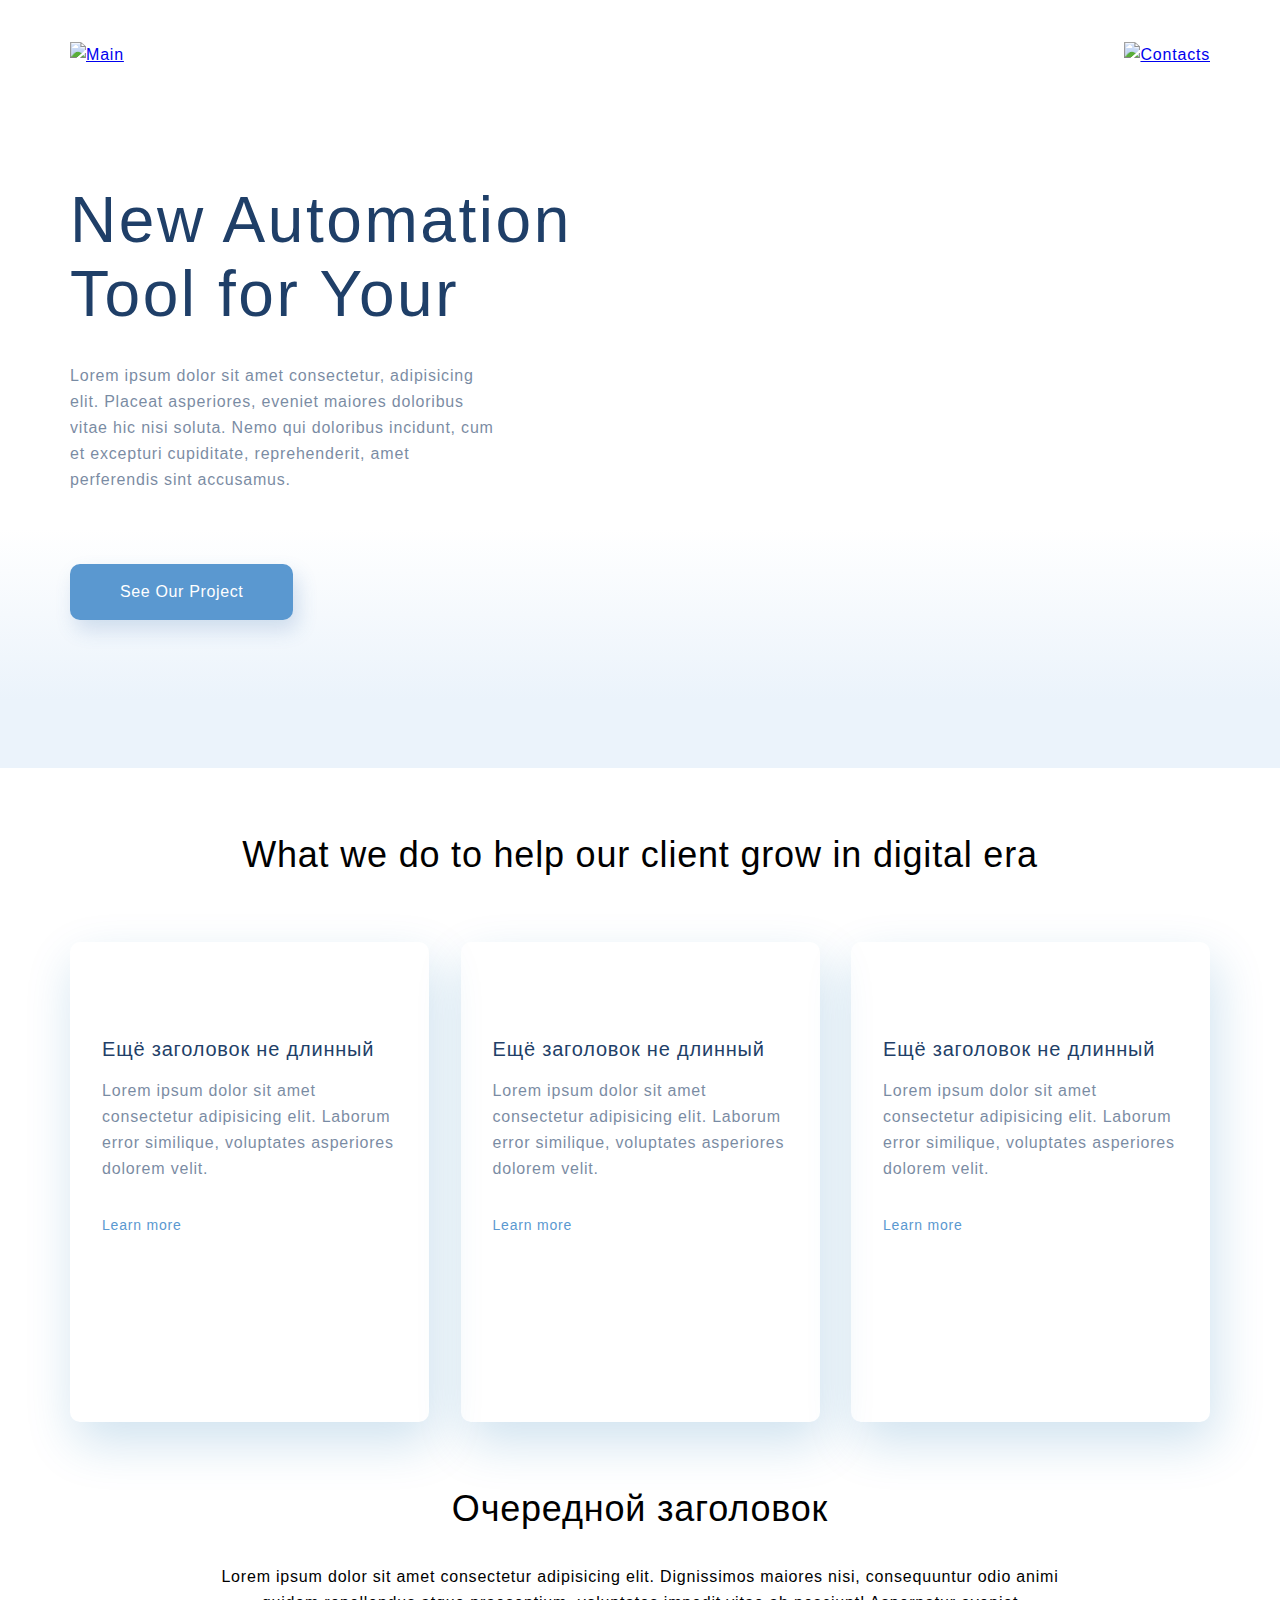
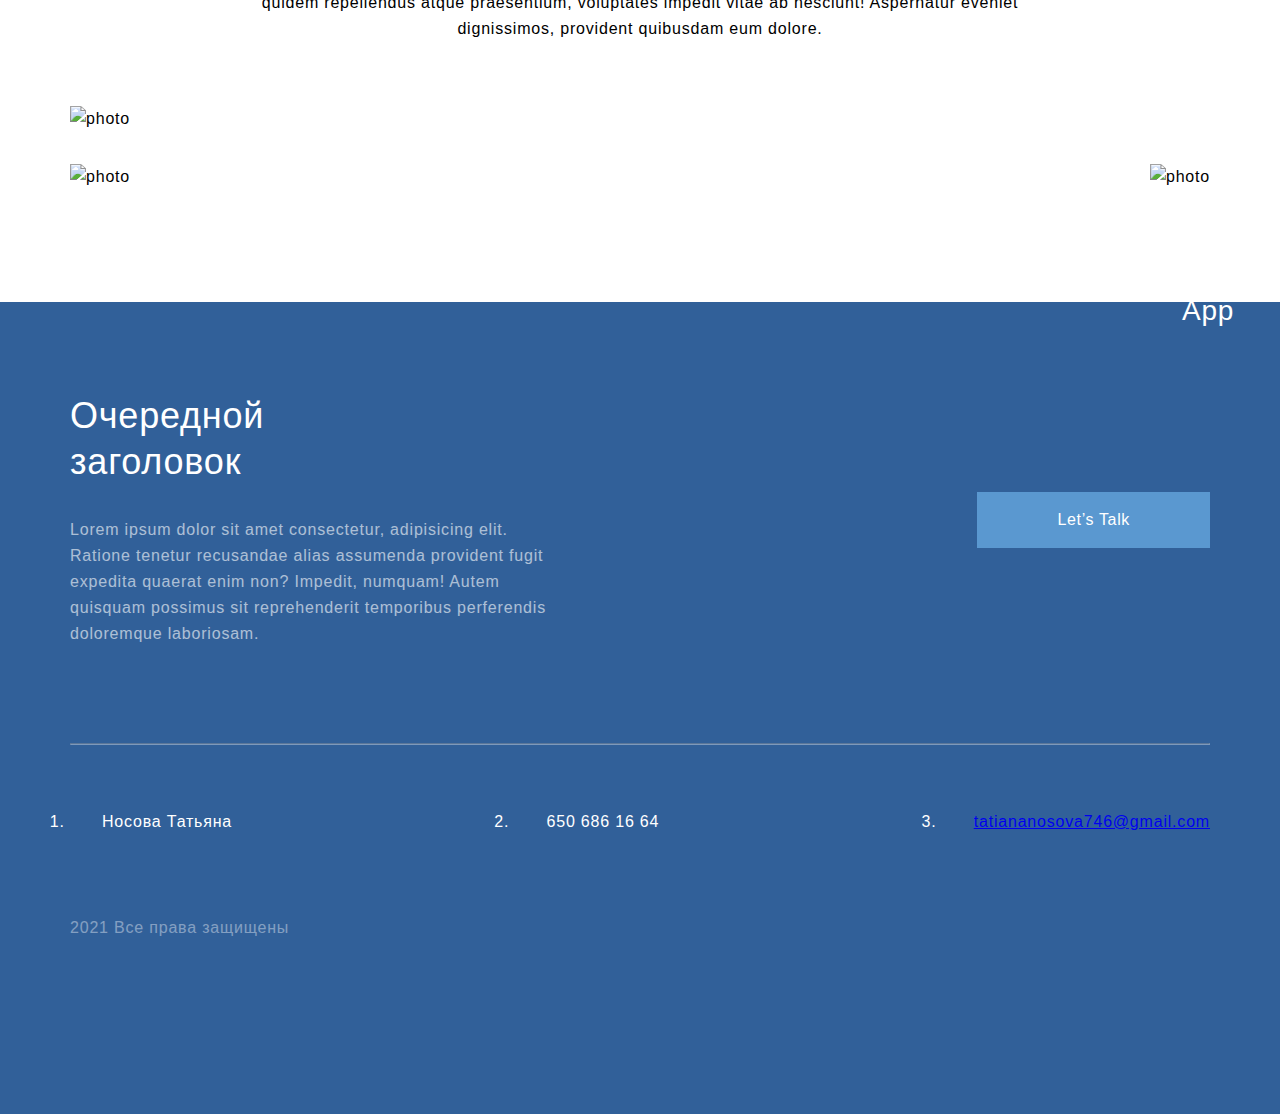
==== index.html @ 166a2143 "Add files via upload" ====
<!DOCTYPE html>
<html lang="en">

<head>
    <meta charset="UTF-8">
    <meta http-equiv="X-UA-Compatible" content="IE=edge">
    <meta name="viewport" content="width=device-width, initial-scale=1.0">
    <title>Document</title>
    <link rel="stylesheet" href="style.css">
</head>

<body>
    <div class="mainTopAll">
        <div class="mainTop container">
            <div class="header">
                <a href="index.html"><img src="img/Main.png" alt="Main"></a>
                <a href="contacts.html"><img src="img/contacts.png" alt="Contacts"></a>
            </div>
            <div class="mainGreeting">
                <h1>New Automation Tool for Your</h1>
                <p class="mainGreetingText">Lorem ipsum dolor sit amet consectetur, adipisicing elit. Placeat
                    asperiores, eveniet maiores
                    doloribus vitae
                    hic
                    nisi soluta. Nemo qui doloribus incidunt, cum et excepturi cupiditate, reprehenderit, amet
                    perferendis sint
                    accusamus.</p>
                <a href="#" class="mainGreetingButtom">See Our Project</a>
            </div>
        </div>
    </div>
    <div class="mainMid container">
        <h3 class="center">What we do to help our client grow in digital era</h3>
        <div class="mainMidMain">
            <div class="block part1">
                <img class="blockImg" src="img/mainMidPart1.png" alt="">
                <h4>Ещё заголовок не длинный</h4>
                <p>Lorem ipsum dolor sit amet consectetur adipisicing elit. Laborum error similique, voluptates
                    asperiores
                    dolorem
                    velit.</p>
                <a href="#" class="blockLink">Learn more</a>
            </div>
            <div class="block part2">
                <img class="blockImg" src="img/mainMidPart2.png" alt="">
                <h4>Ещё заголовок не длинный</h4>
                <p>Lorem ipsum dolor sit amet consectetur adipisicing elit. Laborum error similique, voluptates
                    asperiores
                    dolorem
                    velit.</p>
                <a href="#" class="blockLink">Learn more</a>
            </div>
            <div class="block part3">
                <img class="blockImg" src="img/mainMidPart3.png" alt="">
                <h4>Ещё заголовок не длинный</h4>
                <p>Lorem ipsum dolor sit amet consectetur adipisicing elit. Laborum error similique, voluptates
                    asperiores
                    dolorem
                    velit.</p>
                <a href="#" class="blockLink">Learn more</a>
            </div>
        </div>
    </div>
    <div class="mainBottom container">
        <h3 class="center">Очередной заголовок</h3>
        <p class="textMainBottom">Lorem ipsum dolor sit amet consectetur adipisicing elit. Dignissimos maiores nisi,
            consequuntur odio animi
            quidem repellendus atque praesentium, voluptates impedit vitae ab nesciunt! Aspernatur eveniet dignissimos,
            provident quibusdam eum dolore.</p>
        <div class="mainBottomImg">
            <img class="mainBottomImage" src="img/MainBottomImg1.png" alt="photo">
            <p class="mainBottomImg1Text">Smart Home Installation</p>
        </div>
        <div class="mainBottomImgs">
            <div class="mainBottomImages mrgn">
                <img class="mainBottomImage" src="img/MainBottomImg21.png" alt="photo">
                <p class="mainBottomImg2Text">Sparklite App</p>
            </div>
            <div class="mainBottomImg">
                <img class="mainBottomImage" class="mainBottomImages" src="img/MainBottomImg22.png" alt="photo">
                <p class="mainBottomImg2Text">Car-Rapetition App</p>
            </div>
        </div>
    </div>
    <div class="footer">
        <div class="container">
            <div class="footerTop">
                <div class="foterTopMain">
                    <div class="footerHeaderBlock">
                        <h3 class="footerHeader">Очередной заголовок</h3>
                        <p class="footerHeaderText">Lorem ipsum dolor sit amet consectetur, adipisicing elit. Ratione
                            tenetur recusandae alias
                            assumenda
                            provident fugit expedita quaerat enim non? Impedit, numquam! Autem quisquam possimus sit
                            reprehenderit temporibus perferendis doloremque laboriosam.</p>
                    </div>
                    <div>
                        <a href="#" class="footerHeaderBotton">Let’s Talk</a>
                    </div>
                </div>
            </div>
            <hr class="line">
            <div class="footerBottom">
                <ul class="list">
                    <li class="listFooter">Носова Татьяна</li>
                    <li class="listFooter">650 686 16 64</li>
                    <li class="listFooter"> <a id=email
                            href="mailto:tatiananosova746@gmail.com">tatiananosova746@gmail.com</a> </li>
                </ul>
                <div>
                    <p class="footerRights">2021 Все права защищены</p>
                </div>
            </div>
        </div>
    </div>
</body>

</html>
---- style.css ----
* {
    margin: 0;
    padding: 0;
}
.container {
    max-width: 1140px;
    margin: 0 auto;
    }
body {
    font-family: sans-serif;
    letter-spacing: 0.05em;
    font-size: 16px;
    line-height: 26px;
}
p {
    color: #1F3F68;
    opacity: 0.6;
}
h1 {
    font-size: 64px;
    color: #1F3F68;
    font-weight: 300;
    font-size: 64px;
    line-height: 74px;
    letter-spacing: 0.04em;
    width: 504px;
    height: 148px;

}
.heading {
    font-weight: 500;
    font-size: 44px;
}
h3 {
    font-size: 36px;
    font-weight: 300;
    line-height: 46px;
}
.center {
    text-align: center;    
}
h4 {
    font-size: 20px;
    line-height: 30px;
    color: #1F3F68;
    font-weight: normal;
    margin-bottom: 14px;
}
input,
textarea {
    border: 1px solid #356EAD;
    box-sizing: border-box;
    border-radius: 10px;
    opacity: 0.4;
}
.button {
    background: #5A98D0;
    box-shadow: 5px 20px 50px rgba(16, 112, 177, 0.2);
    border-radius: 10px;
    font-weight: 500;
    font-size: 16px;
    line-height: 26px;
    text-align: center;
    color: #FFFFFF;
    text-transform: uppercase;
}
.mainTopAll {
    min-height: 768px;
    background: linear-gradient(0deg, #EBF3FB 8.84%, rgba(152, 195, 232, 0) 31.12%);
    background-size: 100%;
}
.mainTop {
    display: flex;
    flex-direction: column;
    height: 100%;
}
.header {
    padding-top: 42px;
    display: flex;
    justify-content: space-between;
}
.mainGreeting {
    padding-top: 115px;
    flex-grow: 1;
    background-image: url(img/mainGreeting.png);
    background-repeat: no-repeat;
    background-size: 48%;
    background-position: right bottom;
    margin-bottom: 80px;
}
.mainGreetingText {
    width: 425px;
    padding-top: 32px;
}
.mainGreetingButtom {
    font-size: 16px;
    line-height: 26px;
    text-align: center;
    letter-spacing: 0.04em;
    color: #FFFFFF;
    background: #5A98D0;
    box-shadow: 5px 10px 20px rgba(53, 110, 173, 0.2);
    border-radius: 10px;
    padding: 15px 50px;
    text-decoration: none;
    display: inline-block;
    margin-top: 71px;
}
.mainMid {
    padding-top: 64px;
}
.mainMidMain {
    padding-top: 64px;
    display: flex;
    justify-content: space-between;
}
.block {
    width: 359px;
    height: 480px;  
    box-shadow: 5px 20px 50px rgba(16, 112, 177, 0.2);
    border-radius: 10px;
    padding: 44px 32px;
    box-sizing: border-box;
    display: flex;
    flex-direction: column;
}
.blockImg {
    align-self: center;
    margin-bottom: 48px;
}
.blockLink {
    font-size: 14px;
    line-height: 30px;
    color: #5A98D0;
    text-decoration: none;
    padding-top: 28px;
}
.mainBottom {
    padding-top: 64px;
}
.textMainBottom {
    width: 75%;
    color: black;
    text-align: center; 
    margin: 32px auto 64px; 
    opacity: 1;  
}
.mainBottomImg {
    position: relative;
}
.mainBottomImage {
    width: 100%;
}
.mainBottomImg1Text {
    font-size: 32px;
    line-height: 46px;
    text-align: right;
    opacity: 1;
    color: #FFFFFF;
    position: absolute;
    top: 64px;
    right: 64px;
}
.mainBottomImg2Text {
    font-size: 28px;
    line-height: 46px;
    text-align: left;
    opacity: 1;
    color: #FFFFFF;
    position: absolute;
    top: 32px;
    left: 32px;
}
.mainBottomImgs {
    display: flex;
    justify-content: space-between;
    margin-top: 32px;
}
.mainBottomImages {
    position: relative;
    flex-grow: 1;
}
.mrgn {
    margin-right: 32px;
}
.footer {
    background-color: #316099;
    margin-top: 112px;
    padding-top: 91px;
    padding-bottom: 64px;
    min-height: 657px;
}
.footerTop {
    padding-bottom: 96px;
}
.foterTopMain{
    display: flex;
    justify-content: space-between;
    align-items: center;
}
.footerHeader {
    color: white;
}
.footerHeaderText{
    color: white;
    padding-top: 32px;
    width: 495px;
}
.footerHeaderBotton {
    font-size: 16px;
    line-height: 26px;
    text-align: center;
    letter-spacing: 0.04em;
    color: #FFFFFF;
    background: #5A98D0;
    padding: 15px 80px;
    text-decoration: none;
    display: inline-block;
}
.line {
    opacity: 0.4;
    margin-bottom: 64px;
}
.list {
    display: flex;
    justify-content: space-between;
    color: white;
    list-style:decimal;
}

.footerRights {
    padding-top: 64px;
    opacity: 0.4;
    color: white;
} 
.contactsMain {
    justify-content: center;
    display: flex;
    flex-wrap: wrap;
}
.contactsMid {
    display: flex;
    justify-content: space-around;
}
.listFooter {
    padding-bottom: 16px;
    padding-left: 32px;
}
.footerHeaderBlock {
    width: 340px;
}

@media (max-width: 1024px) {
    .container {
        padding-left: 32px;
        padding-right: 32px;
    }  
    .mainMidMain {
        flex-direction: column;
        align-items: center;
    }
    .block {
        margin-bottom: 32px;
    }
    .footer {
        padding-left: 96px;
        padding-right: 96px;
        min-height: 644px;
        box-sizing: border-box;
    }
    .footerHeaderText {
        width: auto;
    }
    .footerHeaderBotton {
        padding: 5px 30px;
        margin-left: 32px;
    }
    .footerTop {
        padding-bottom: 64px;
    }
    .list {
        display: unset;
        justify-content:unset;
        text-align: left;
    }
}

@media (max-width: 667px) {
    h1 {
        font-size: 32px;
        line-height: 37px;
        width: auto;
        height: auto;
    }
    .mainGreeting {
        text-align: center;
        background-image: none;
        padding-top: 34px;
        margin-bottom: 42px;
    }
    .header {
        padding-top: 24px;
    }
    .mainGreetingText {
        width: auto;
        padding-top: 12px;
    }
    .mainGreetingButtom {
        font-size: 12px;
        padding: 10px 30px;
        margin-top: 32px;
    }
    .mainTopAll {
        min-height: 376px;
        box-sizing: border-box;
    }
    h3 {
        font-size: 24px;
        line-height: 28px;
    }
    .mainMid {
        padding-top: 48px;
    }
    .mainMidMain {
        padding-top: 32px;
    }
    .block {
        width: auto;
    }
    .textMainBottom {
        width: auto;
    }
    .mainBottomImg1Text {
        font-size: 16px;
        line-height: 19px;
        top: 16px;
        right: 16px;
    }
    .mainBottomImgs {
        margin-top: 16px;
        justify-content: unset;
        flex-direction: column;
    }
    .container {
        padding-left: 16px;
        padding-right: 16px;
    }  
    .mainBottom {
        padding-top: 32px;
    }
    .mrgn {
        margin-right: unset;
        margin-bottom: 16px;
    }
    .footer {
        margin-top: 64px;
        padding-left:unset;
        padding-right: unset;
        padding-top: 16px;
        text-align: center;
        padding-bottom: 32px;
        min-height: 542px;
    }
    .foterTopMain {
        display:unset;
        justify-content:unset;
    }
    .footerHeaderBotton {
        margin-left:unset;
        margin-top: 40px;
    }
    .footerTop {
        padding-bottom: 40px;
    }
    .line {
        margin-bottom: 32px;
    }
    .footerRights {
        padding-top: 16px;
    }
    .footerBottom {
        padding-left: 16px;
    }
    .footerHeaderBlock {
        width: auto;
    }
}
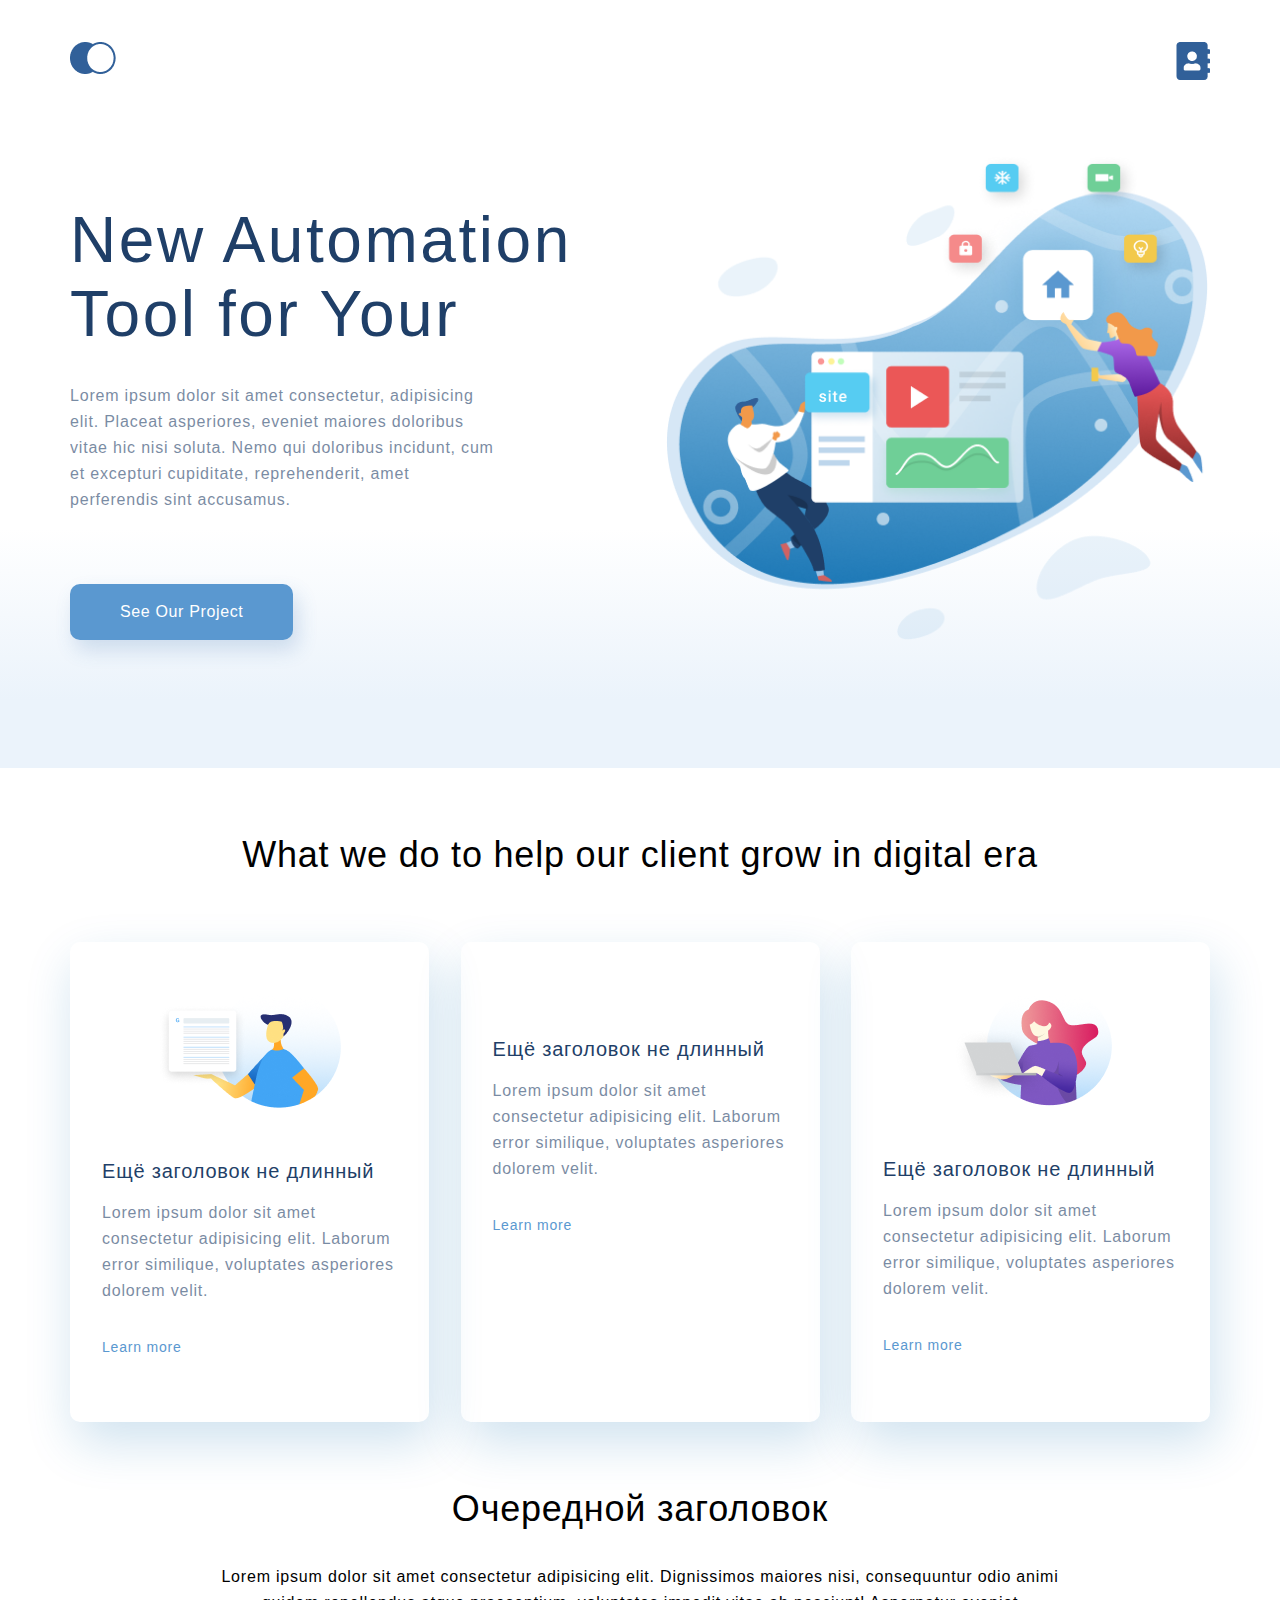
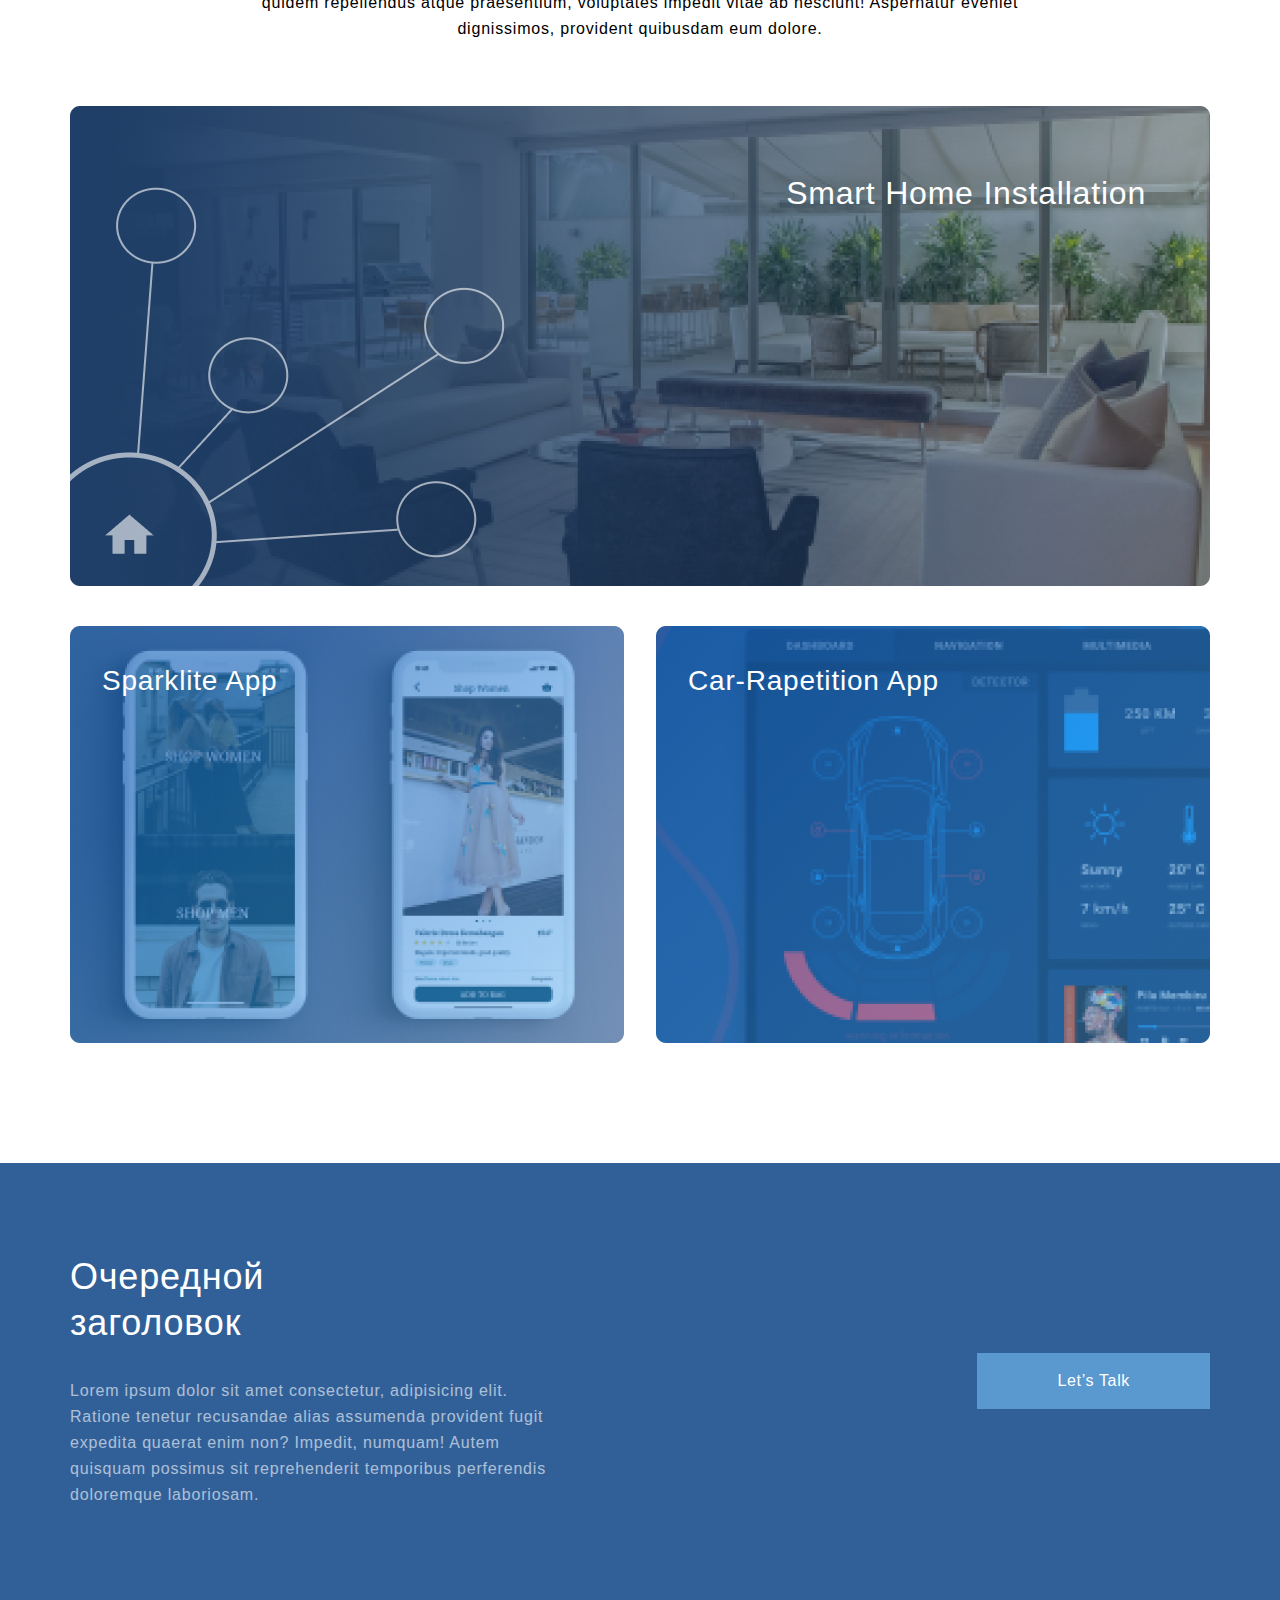
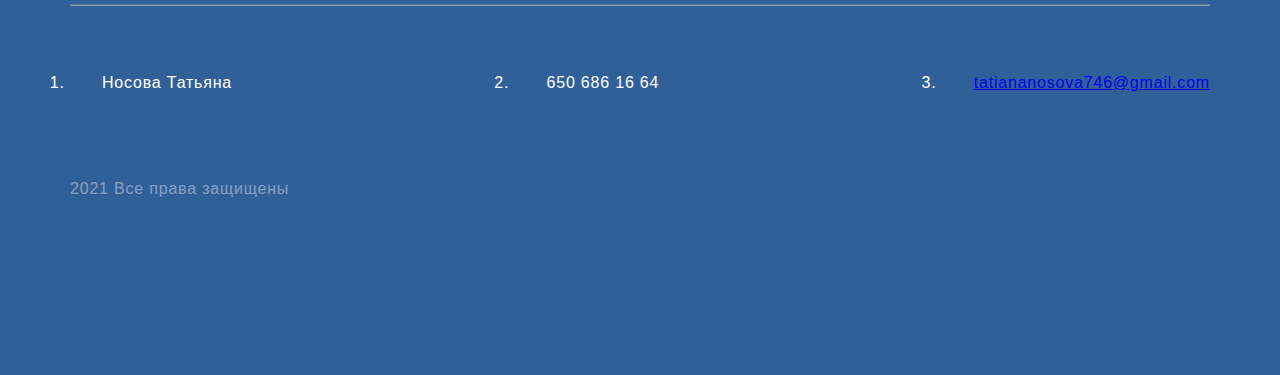
==== commit 4c369a16: "test" ====
--- a/index.html
+++ b/index.html
@@ -1,118 +1,118 @@
-<!DOCTYPE html>
-<html lang="en">
-
-<head>
-    <meta charset="UTF-8">
-    <meta http-equiv="X-UA-Compatible" content="IE=edge">
-    <meta name="viewport" content="width=device-width, initial-scale=1.0">
-    <title>Document</title>
-    <link rel="stylesheet" href="style.css">
-</head>
-
-<body>
-    <div class="mainTopAll">
-        <div class="mainTop container">
-            <div class="header">
-                <a href="index.html"><img src="img/Main.png" alt="Main"></a>
-                <a href="contacts.html"><img src="img/contacts.png" alt="Contacts"></a>
-            </div>
-            <div class="mainGreeting">
-                <h1>New Automation Tool for Your</h1>
-                <p class="mainGreetingText">Lorem ipsum dolor sit amet consectetur, adipisicing elit. Placeat
-                    asperiores, eveniet maiores
-                    doloribus vitae
-                    hic
-                    nisi soluta. Nemo qui doloribus incidunt, cum et excepturi cupiditate, reprehenderit, amet
-                    perferendis sint
-                    accusamus.</p>
-                <a href="#" class="mainGreetingButtom">See Our Project</a>
-            </div>
-        </div>
-    </div>
-    <div class="mainMid container">
-        <h3 class="center">What we do to help our client grow in digital era</h3>
-        <div class="mainMidMain">
-            <div class="block part1">
-                <img class="blockImg" src="img/mainMidPart1.png" alt="">
-                <h4>Ещё заголовок не длинный</h4>
-                <p>Lorem ipsum dolor sit amet consectetur adipisicing elit. Laborum error similique, voluptates
-                    asperiores
-                    dolorem
-                    velit.</p>
-                <a href="#" class="blockLink">Learn more</a>
-            </div>
-            <div class="block part2">
-                <img class="blockImg" src="img/mainMidPart2.png" alt="">
-                <h4>Ещё заголовок не длинный</h4>
-                <p>Lorem ipsum dolor sit amet consectetur adipisicing elit. Laborum error similique, voluptates
-                    asperiores
-                    dolorem
-                    velit.</p>
-                <a href="#" class="blockLink">Learn more</a>
-            </div>
-            <div class="block part3">
-                <img class="blockImg" src="img/mainMidPart3.png" alt="">
-                <h4>Ещё заголовок не длинный</h4>
-                <p>Lorem ipsum dolor sit amet consectetur adipisicing elit. Laborum error similique, voluptates
-                    asperiores
-                    dolorem
-                    velit.</p>
-                <a href="#" class="blockLink">Learn more</a>
-            </div>
-        </div>
-    </div>
-    <div class="mainBottom container">
-        <h3 class="center">Очередной заголовок</h3>
-        <p class="textMainBottom">Lorem ipsum dolor sit amet consectetur adipisicing elit. Dignissimos maiores nisi,
-            consequuntur odio animi
-            quidem repellendus atque praesentium, voluptates impedit vitae ab nesciunt! Aspernatur eveniet dignissimos,
-            provident quibusdam eum dolore.</p>
-        <div class="mainBottomImg">
-            <img class="mainBottomImage" src="img/MainBottomImg1.png" alt="photo">
-            <p class="mainBottomImg1Text">Smart Home Installation</p>
-        </div>
-        <div class="mainBottomImgs">
-            <div class="mainBottomImages mrgn">
-                <img class="mainBottomImage" src="img/MainBottomImg21.png" alt="photo">
-                <p class="mainBottomImg2Text">Sparklite App</p>
-            </div>
-            <div class="mainBottomImg">
-                <img class="mainBottomImage" class="mainBottomImages" src="img/MainBottomImg22.png" alt="photo">
-                <p class="mainBottomImg2Text">Car-Rapetition App</p>
-            </div>
-        </div>
-    </div>
-    <div class="footer">
-        <div class="container">
-            <div class="footerTop">
-                <div class="foterTopMain">
-                    <div class="footerHeaderBlock">
-                        <h3 class="footerHeader">Очередной заголовок</h3>
-                        <p class="footerHeaderText">Lorem ipsum dolor sit amet consectetur, adipisicing elit. Ratione
-                            tenetur recusandae alias
-                            assumenda
-                            provident fugit expedita quaerat enim non? Impedit, numquam! Autem quisquam possimus sit
-                            reprehenderit temporibus perferendis doloremque laboriosam.</p>
-                    </div>
-                    <div>
-                        <a href="#" class="footerHeaderBotton">Let’s Talk</a>
-                    </div>
-                </div>
-            </div>
-            <hr class="line">
-            <div class="footerBottom">
-                <ul class="list">
-                    <li class="listFooter">Носова Татьяна</li>
-                    <li class="listFooter">650 686 16 64</li>
-                    <li class="listFooter"> <a id=email
-                            href="mailto:tatiananosova746@gmail.com">tatiananosova746@gmail.com</a> </li>
-                </ul>
-                <div>
-                    <p class="footerRights">2021 Все права защищены</p>
-                </div>
-            </div>
-        </div>
-    </div>
-</body>
-
+<!DOCTYPE html>
+<html lang="en">
+
+<head>
+    <meta charset="UTF-8">
+    <meta http-equiv="X-UA-Compatible" content="IE=edge">
+    <meta name="viewport" content="width=device-width, initial-scale=1.0">
+    <title>Document</title>
+    <link rel="stylesheet" href="style.css">
+</head>
+
+<body>
+    <div class="mainTopAll">
+        <div class="mainTop container">
+            <div class="header">
+                <a href="index.html"><img src="img/Main.png" alt="Main"></a>
+                <a href="contacts.html"><img src="img/contacts.png" alt="Contacts"></a>
+            </div>
+            <div class="mainGreeting">
+                <h1>New Automation Tool for Your</h1>
+                <p class="mainGreetingText">Lorem ipsum dolor sit amet consectetur, adipisicing elit. Placeat
+                    asperiores, eveniet maiores
+                    doloribus vitae
+                    hic
+                    nisi soluta. Nemo qui doloribus incidunt, cum et excepturi cupiditate, reprehenderit, amet
+                    perferendis sint
+                    accusamus.</p>
+                <a href="#" class="mainGreetingButtom">See Our Project</a>
+            </div>
+        </div>
+    </div>
+    <div class="mainMid container">
+        <h3 class="center">What we do to help our client grow in digital era</h3>
+        <div class="mainMidMain">
+            <div class="block part1">
+                <img class="blockImg" src="img/mainMidPart1.png" alt="">
+                <h4>Ещё заголовок не длинный</h4>
+                <p>Lorem ipsum dolor sit amet consectetur adipisicing elit. Laborum error similique, voluptates
+                    asperiores
+                    dolorem
+                    velit.</p>
+                <a href="#" class="blockLink">Learn more</a>
+            </div>
+            <div class="block part2">
+                <img class="blockImg" src="img/mainMidPart2.png" alt="">
+                <h4>Ещё заголовок не длинный</h4>
+                <p>Lorem ipsum dolor sit amet consectetur adipisicing elit. Laborum error similique, voluptates
+                    asperiores
+                    dolorem
+                    velit.</p>
+                <a href="#" class="blockLink">Learn more</a>
+            </div>
+            <div class="block part3">
+                <img class="blockImg" src="img/mainMidPart3.png" alt="">
+                <h4>Ещё заголовок не длинный</h4>
+                <p>Lorem ipsum dolor sit amet consectetur adipisicing elit. Laborum error similique, voluptates
+                    asperiores
+                    dolorem
+                    velit.</p>
+                <a href="#" class="blockLink">Learn more</a>
+            </div>
+        </div>
+    </div>
+    <div class="mainBottom container">
+        <h3 class="center">Очередной заголовок</h3>
+        <p class="textMainBottom">Lorem ipsum dolor sit amet consectetur adipisicing elit. Dignissimos maiores nisi,
+            consequuntur odio animi
+            quidem repellendus atque praesentium, voluptates impedit vitae ab nesciunt! Aspernatur eveniet dignissimos,
+            provident quibusdam eum dolore.</p>
+        <div class="mainBottomImg">
+            <img class="mainBottomImage" src="img/MainBottomImg1.png" alt="photo">
+            <p class="mainBottomImg1Text">Smart Home Installation</p>
+        </div>
+        <div class="mainBottomImgs">
+            <div class="mainBottomImages mrgn">
+                <img class="mainBottomImage" src="img/MainBottomImg21.png" alt="photo">
+                <p class="mainBottomImg2Text">Sparklite App</p>
+            </div>
+            <div class="mainBottomImg">
+                <img class="mainBottomImage" class="mainBottomImages" src="img/MainBottomImg22.png" alt="photo">
+                <p class="mainBottomImg2Text">Car-Rapetition App</p>
+            </div>
+        </div>
+    </div>
+    <div class="footer">
+        <div class="container">
+            <div class="footerTop">
+                <div class="foterTopMain">
+                    <div class="footerHeaderBlock">
+                        <h3 class="footerHeader">Очередной заголовок</h3>
+                        <p class="footerHeaderText">Lorem ipsum dolor sit amet consectetur, adipisicing elit. Ratione
+                            tenetur recusandae alias
+                            assumenda
+                            provident fugit expedita quaerat enim non? Impedit, numquam! Autem quisquam possimus sit
+                            reprehenderit temporibus perferendis doloremque laboriosam.</p>
+                    </div>
+                    <div>
+                        <a href="#" class="footerHeaderBotton">Let’s Talk</a>
+                    </div>
+                </div>
+            </div>
+            <hr class="line">
+            <div class="footerBottom">
+                <ul class="list">
+                    <li class="listFooter">Носова Татьяна</li>
+                    <li class="listFooter">650 686 16 64</li>
+                    <li class="listFooter"> <a id=email
+                            href="mailto:tatiananosova746@gmail.com">tatiananosova746@gmail.com</a> </li>
+                </ul>
+                <div>
+                    <p class="footerRights">2021 Все права защищены</p>
+                </div>
+            </div>
+        </div>
+    </div>
+</body>
+
 </html>--- a/style.css
+++ b/style.css
@@ -1,387 +1,387 @@
-* {
-    margin: 0;
-    padding: 0;
-}
-.container {
-    max-width: 1140px;
-    margin: 0 auto;
-    }
-body {
-    font-family: sans-serif;
-    letter-spacing: 0.05em;
-    font-size: 16px;
-    line-height: 26px;
-}
-p {
-    color: #1F3F68;
-    opacity: 0.6;
-}
-h1 {
-    font-size: 64px;
-    color: #1F3F68;
-    font-weight: 300;
-    font-size: 64px;
-    line-height: 74px;
-    letter-spacing: 0.04em;
-    width: 504px;
-    height: 148px;
-
-}
-.heading {
-    font-weight: 500;
-    font-size: 44px;
-}
-h3 {
-    font-size: 36px;
-    font-weight: 300;
-    line-height: 46px;
-}
-.center {
-    text-align: center;    
-}
-h4 {
-    font-size: 20px;
-    line-height: 30px;
-    color: #1F3F68;
-    font-weight: normal;
-    margin-bottom: 14px;
-}
-input,
-textarea {
-    border: 1px solid #356EAD;
-    box-sizing: border-box;
-    border-radius: 10px;
-    opacity: 0.4;
-}
-.button {
-    background: #5A98D0;
-    box-shadow: 5px 20px 50px rgba(16, 112, 177, 0.2);
-    border-radius: 10px;
-    font-weight: 500;
-    font-size: 16px;
-    line-height: 26px;
-    text-align: center;
-    color: #FFFFFF;
-    text-transform: uppercase;
-}
-.mainTopAll {
-    min-height: 768px;
-    background: linear-gradient(0deg, #EBF3FB 8.84%, rgba(152, 195, 232, 0) 31.12%);
-    background-size: 100%;
-}
-.mainTop {
-    display: flex;
-    flex-direction: column;
-    height: 100%;
-}
-.header {
-    padding-top: 42px;
-    display: flex;
-    justify-content: space-between;
-}
-.mainGreeting {
-    padding-top: 115px;
-    flex-grow: 1;
-    background-image: url(img/mainGreeting.png);
-    background-repeat: no-repeat;
-    background-size: 48%;
-    background-position: right bottom;
-    margin-bottom: 80px;
-}
-.mainGreetingText {
-    width: 425px;
-    padding-top: 32px;
-}
-.mainGreetingButtom {
-    font-size: 16px;
-    line-height: 26px;
-    text-align: center;
-    letter-spacing: 0.04em;
-    color: #FFFFFF;
-    background: #5A98D0;
-    box-shadow: 5px 10px 20px rgba(53, 110, 173, 0.2);
-    border-radius: 10px;
-    padding: 15px 50px;
-    text-decoration: none;
-    display: inline-block;
-    margin-top: 71px;
-}
-.mainMid {
-    padding-top: 64px;
-}
-.mainMidMain {
-    padding-top: 64px;
-    display: flex;
-    justify-content: space-between;
-}
-.block {
-    width: 359px;
-    height: 480px;  
-    box-shadow: 5px 20px 50px rgba(16, 112, 177, 0.2);
-    border-radius: 10px;
-    padding: 44px 32px;
-    box-sizing: border-box;
-    display: flex;
-    flex-direction: column;
-}
-.blockImg {
-    align-self: center;
-    margin-bottom: 48px;
-}
-.blockLink {
-    font-size: 14px;
-    line-height: 30px;
-    color: #5A98D0;
-    text-decoration: none;
-    padding-top: 28px;
-}
-.mainBottom {
-    padding-top: 64px;
-}
-.textMainBottom {
-    width: 75%;
-    color: black;
-    text-align: center; 
-    margin: 32px auto 64px; 
-    opacity: 1;  
-}
-.mainBottomImg {
-    position: relative;
-}
-.mainBottomImage {
-    width: 100%;
-}
-.mainBottomImg1Text {
-    font-size: 32px;
-    line-height: 46px;
-    text-align: right;
-    opacity: 1;
-    color: #FFFFFF;
-    position: absolute;
-    top: 64px;
-    right: 64px;
-}
-.mainBottomImg2Text {
-    font-size: 28px;
-    line-height: 46px;
-    text-align: left;
-    opacity: 1;
-    color: #FFFFFF;
-    position: absolute;
-    top: 32px;
-    left: 32px;
-}
-.mainBottomImgs {
-    display: flex;
-    justify-content: space-between;
-    margin-top: 32px;
-}
-.mainBottomImages {
-    position: relative;
-    flex-grow: 1;
-}
-.mrgn {
-    margin-right: 32px;
-}
-.footer {
-    background-color: #316099;
-    margin-top: 112px;
-    padding-top: 91px;
-    padding-bottom: 64px;
-    min-height: 657px;
-}
-.footerTop {
-    padding-bottom: 96px;
-}
-.foterTopMain{
-    display: flex;
-    justify-content: space-between;
-    align-items: center;
-}
-.footerHeader {
-    color: white;
-}
-.footerHeaderText{
-    color: white;
-    padding-top: 32px;
-    width: 495px;
-}
-.footerHeaderBotton {
-    font-size: 16px;
-    line-height: 26px;
-    text-align: center;
-    letter-spacing: 0.04em;
-    color: #FFFFFF;
-    background: #5A98D0;
-    padding: 15px 80px;
-    text-decoration: none;
-    display: inline-block;
-}
-.line {
-    opacity: 0.4;
-    margin-bottom: 64px;
-}
-.list {
-    display: flex;
-    justify-content: space-between;
-    color: white;
-    list-style:decimal;
-}
-
-.footerRights {
-    padding-top: 64px;
-    opacity: 0.4;
-    color: white;
-} 
-.contactsMain {
-    justify-content: center;
-    display: flex;
-    flex-wrap: wrap;
-}
-.contactsMid {
-    display: flex;
-    justify-content: space-around;
-}
-.listFooter {
-    padding-bottom: 16px;
-    padding-left: 32px;
-}
-.footerHeaderBlock {
-    width: 340px;
-}
-
-@media (max-width: 1024px) {
-    .container {
-        padding-left: 32px;
-        padding-right: 32px;
-    }  
-    .mainMidMain {
-        flex-direction: column;
-        align-items: center;
-    }
-    .block {
-        margin-bottom: 32px;
-    }
-    .footer {
-        padding-left: 96px;
-        padding-right: 96px;
-        min-height: 644px;
-        box-sizing: border-box;
-    }
-    .footerHeaderText {
-        width: auto;
-    }
-    .footerHeaderBotton {
-        padding: 5px 30px;
-        margin-left: 32px;
-    }
-    .footerTop {
-        padding-bottom: 64px;
-    }
-    .list {
-        display: unset;
-        justify-content:unset;
-        text-align: left;
-    }
-}
-
-@media (max-width: 667px) {
-    h1 {
-        font-size: 32px;
-        line-height: 37px;
-        width: auto;
-        height: auto;
-    }
-    .mainGreeting {
-        text-align: center;
-        background-image: none;
-        padding-top: 34px;
-        margin-bottom: 42px;
-    }
-    .header {
-        padding-top: 24px;
-    }
-    .mainGreetingText {
-        width: auto;
-        padding-top: 12px;
-    }
-    .mainGreetingButtom {
-        font-size: 12px;
-        padding: 10px 30px;
-        margin-top: 32px;
-    }
-    .mainTopAll {
-        min-height: 376px;
-        box-sizing: border-box;
-    }
-    h3 {
-        font-size: 24px;
-        line-height: 28px;
-    }
-    .mainMid {
-        padding-top: 48px;
-    }
-    .mainMidMain {
-        padding-top: 32px;
-    }
-    .block {
-        width: auto;
-    }
-    .textMainBottom {
-        width: auto;
-    }
-    .mainBottomImg1Text {
-        font-size: 16px;
-        line-height: 19px;
-        top: 16px;
-        right: 16px;
-    }
-    .mainBottomImgs {
-        margin-top: 16px;
-        justify-content: unset;
-        flex-direction: column;
-    }
-    .container {
-        padding-left: 16px;
-        padding-right: 16px;
-    }  
-    .mainBottom {
-        padding-top: 32px;
-    }
-    .mrgn {
-        margin-right: unset;
-        margin-bottom: 16px;
-    }
-    .footer {
-        margin-top: 64px;
-        padding-left:unset;
-        padding-right: unset;
-        padding-top: 16px;
-        text-align: center;
-        padding-bottom: 32px;
-        min-height: 542px;
-    }
-    .foterTopMain {
-        display:unset;
-        justify-content:unset;
-    }
-    .footerHeaderBotton {
-        margin-left:unset;
-        margin-top: 40px;
-    }
-    .footerTop {
-        padding-bottom: 40px;
-    }
-    .line {
-        margin-bottom: 32px;
-    }
-    .footerRights {
-        padding-top: 16px;
-    }
-    .footerBottom {
-        padding-left: 16px;
-    }
-    .footerHeaderBlock {
-        width: auto;
-    }
+* {
+    margin: 0;
+    padding: 0;
+}
+.container {
+    max-width: 1140px;
+    margin: 0 auto;
+    }
+body {
+    font-family: sans-serif;
+    letter-spacing: 0.05em;
+    font-size: 16px;
+    line-height: 26px;
+}
+p {
+    color: #1F3F68;
+    opacity: 0.6;
+}
+h1 {
+    font-size: 64px;
+    color: #1F3F68;
+    font-weight: 300;
+    font-size: 64px;
+    line-height: 74px;
+    letter-spacing: 0.04em;
+    width: 504px;
+    height: 148px;
+
+}
+.heading {
+    font-weight: 500;
+    font-size: 44px;
+}
+h3 {
+    font-size: 36px;
+    font-weight: 300;
+    line-height: 46px;
+}
+.center {
+    text-align: center;    
+}
+h4 {
+    font-size: 20px;
+    line-height: 30px;
+    color: #1F3F68;
+    font-weight: normal;
+    margin-bottom: 14px;
+}
+input,
+textarea {
+    border: 1px solid #356EAD;
+    box-sizing: border-box;
+    border-radius: 10px;
+    opacity: 0.4;
+}
+.button {
+    background: #5A98D0;
+    box-shadow: 5px 20px 50px rgba(16, 112, 177, 0.2);
+    border-radius: 10px;
+    font-weight: 500;
+    font-size: 16px;
+    line-height: 26px;
+    text-align: center;
+    color: #FFFFFF;
+    text-transform: uppercase;
+}
+.mainTopAll {
+    min-height: 768px;
+    background: linear-gradient(0deg, #EBF3FB 8.84%, rgba(152, 195, 232, 0) 31.12%);
+    background-size: 100%;
+}
+.mainTop {
+    display: flex;
+    flex-direction: column;
+    height: 100%;
+}
+.header {
+    padding-top: 42px;
+    display: flex;
+    justify-content: space-between;
+}
+.mainGreeting {
+    padding-top: 115px;
+    flex-grow: 1;
+    background-image: url(img/mainGreeting.png);
+    background-repeat: no-repeat;
+    background-size: 48%;
+    background-position: right bottom;
+    margin-bottom: 80px;
+}
+.mainGreetingText {
+    width: 425px;
+    padding-top: 32px;
+}
+.mainGreetingButtom {
+    font-size: 16px;
+    line-height: 26px;
+    text-align: center;
+    letter-spacing: 0.04em;
+    color: #FFFFFF;
+    background: #5A98D0;
+    box-shadow: 5px 10px 20px rgba(53, 110, 173, 0.2);
+    border-radius: 10px;
+    padding: 15px 50px;
+    text-decoration: none;
+    display: inline-block;
+    margin-top: 71px;
+}
+.mainMid {
+    padding-top: 64px;
+}
+.mainMidMain {
+    padding-top: 64px;
+    display: flex;
+    justify-content: space-between;
+}
+.block {
+    width: 359px;
+    height: 480px;  
+    box-shadow: 5px 20px 50px rgba(16, 112, 177, 0.2);
+    border-radius: 10px;
+    padding: 44px 32px;
+    box-sizing: border-box;
+    display: flex;
+    flex-direction: column;
+}
+.blockImg {
+    align-self: center;
+    margin-bottom: 48px;
+}
+.blockLink {
+    font-size: 14px;
+    line-height: 30px;
+    color: #5A98D0;
+    text-decoration: none;
+    padding-top: 28px;
+}
+.mainBottom {
+    padding-top: 64px;
+}
+.textMainBottom {
+    width: 75%;
+    color: black;
+    text-align: center; 
+    margin: 32px auto 64px; 
+    opacity: 1;  
+}
+.mainBottomImg {
+    position: relative;
+}
+.mainBottomImage {
+    width: 100%;
+}
+.mainBottomImg1Text {
+    font-size: 32px;
+    line-height: 46px;
+    text-align: right;
+    opacity: 1;
+    color: #FFFFFF;
+    position: absolute;
+    top: 64px;
+    right: 64px;
+}
+.mainBottomImg2Text {
+    font-size: 28px;
+    line-height: 46px;
+    text-align: left;
+    opacity: 1;
+    color: #FFFFFF;
+    position: absolute;
+    top: 32px;
+    left: 32px;
+}
+.mainBottomImgs {
+    display: flex;
+    justify-content: space-between;
+    margin-top: 32px;
+}
+.mainBottomImages {
+    position: relative;
+    flex-grow: 1;
+}
+.mrgn {
+    margin-right: 32px;
+}
+.footer {
+    background-color: #316099;
+    margin-top: 112px;
+    padding-top: 91px;
+    padding-bottom: 64px;
+    min-height: 657px;
+}
+.footerTop {
+    padding-bottom: 96px;
+}
+.foterTopMain{
+    display: flex;
+    justify-content: space-between;
+    align-items: center;
+}
+.footerHeader {
+    color: white;
+}
+.footerHeaderText{
+    color: white;
+    padding-top: 32px;
+    width: 495px;
+}
+.footerHeaderBotton {
+    font-size: 16px;
+    line-height: 26px;
+    text-align: center;
+    letter-spacing: 0.04em;
+    color: #FFFFFF;
+    background: #5A98D0;
+    padding: 15px 80px;
+    text-decoration: none;
+    display: inline-block;
+}
+.line {
+    opacity: 0.4;
+    margin-bottom: 64px;
+}
+.list {
+    display: flex;
+    justify-content: space-between;
+    color: white;
+    list-style:decimal;
+}
+
+.footerRights {
+    padding-top: 64px;
+    opacity: 0.4;
+    color: white;
+} 
+.contactsMain {
+    justify-content: center;
+    display: flex;
+    flex-wrap: wrap;
+}
+.contactsMid {
+    display: flex;
+    justify-content: space-around;
+}
+.listFooter {
+    padding-bottom: 16px;
+    padding-left: 32px;
+}
+.footerHeaderBlock {
+    width: 340px;
+}
+
+@media (max-width: 1024px) {
+    .container {
+        padding-left: 32px;
+        padding-right: 32px;
+    }  
+    .mainMidMain {
+        flex-direction: column;
+        align-items: center;
+    }
+    .block {
+        margin-bottom: 32px;
+    }
+    .footer {
+        padding-left: 96px;
+        padding-right: 96px;
+        min-height: 644px;
+        box-sizing: border-box;
+    }
+    .footerHeaderText {
+        width: auto;
+    }
+    .footerHeaderBotton {
+        padding: 5px 30px;
+        margin-left: 32px;
+    }
+    .footerTop {
+        padding-bottom: 64px;
+    }
+    .list {
+        display: unset;
+        justify-content:unset;
+        text-align: left;
+    }
+}
+
+@media (max-width: 667px) {
+    h1 {
+        font-size: 32px;
+        line-height: 37px;
+        width: auto;
+        height: auto;
+    }
+    .mainGreeting {
+        text-align: center;
+        background-image: none;
+        padding-top: 34px;
+        margin-bottom: 42px;
+    }
+    .header {
+        padding-top: 24px;
+    }
+    .mainGreetingText {
+        width: auto;
+        padding-top: 12px;
+    }
+    .mainGreetingButtom {
+        font-size: 12px;
+        padding: 10px 30px;
+        margin-top: 32px;
+    }
+    .mainTopAll {
+        min-height: 376px;
+        box-sizing: border-box;
+    }
+    h3 {
+        font-size: 24px;
+        line-height: 28px;
+    }
+    .mainMid {
+        padding-top: 48px;
+    }
+    .mainMidMain {
+        padding-top: 32px;
+    }
+    .block {
+        width: auto;
+    }
+    .textMainBottom {
+        width: auto;
+    }
+    .mainBottomImg1Text {
+        font-size: 16px;
+        line-height: 19px;
+        top: 16px;
+        right: 16px;
+    }
+    .mainBottomImgs {
+        margin-top: 16px;
+        justify-content: unset;
+        flex-direction: column;
+    }
+    .container {
+        padding-left: 16px;
+        padding-right: 16px;
+    }  
+    .mainBottom {
+        padding-top: 32px;
+    }
+    .mrgn {
+        margin-right: unset;
+        margin-bottom: 16px;
+    }
+    .footer {
+        margin-top: 64px;
+        padding-left:unset;
+        padding-right: unset;
+        padding-top: 16px;
+        text-align: center;
+        padding-bottom: 32px;
+        min-height: 542px;
+    }
+    .foterTopMain {
+        display:unset;
+        justify-content:unset;
+    }
+    .footerHeaderBotton {
+        margin-left:unset;
+        margin-top: 40px;
+    }
+    .footerTop {
+        padding-bottom: 40px;
+    }
+    .line {
+        margin-bottom: 32px;
+    }
+    .footerRights {
+        padding-top: 16px;
+    }
+    .footerBottom {
+        padding-left: 16px;
+    }
+    .footerHeaderBlock {
+        width: auto;
+    }
 }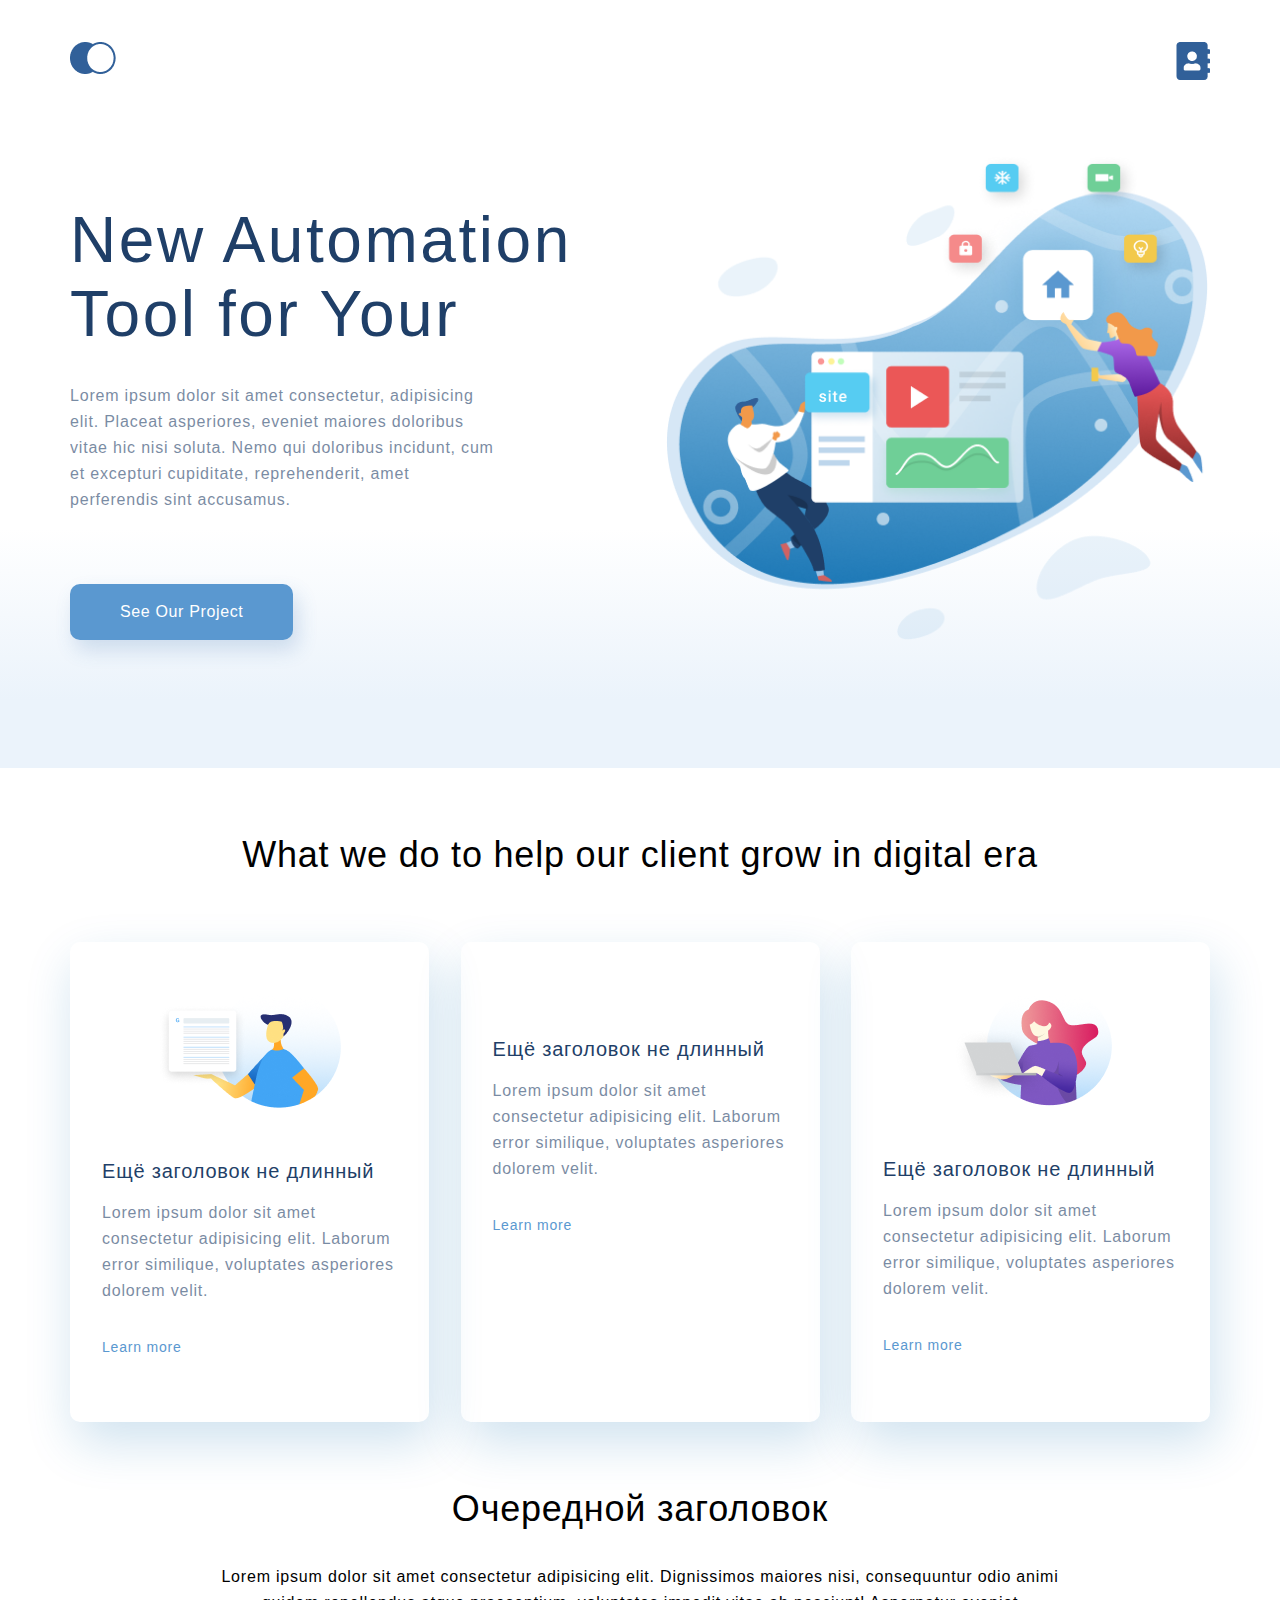
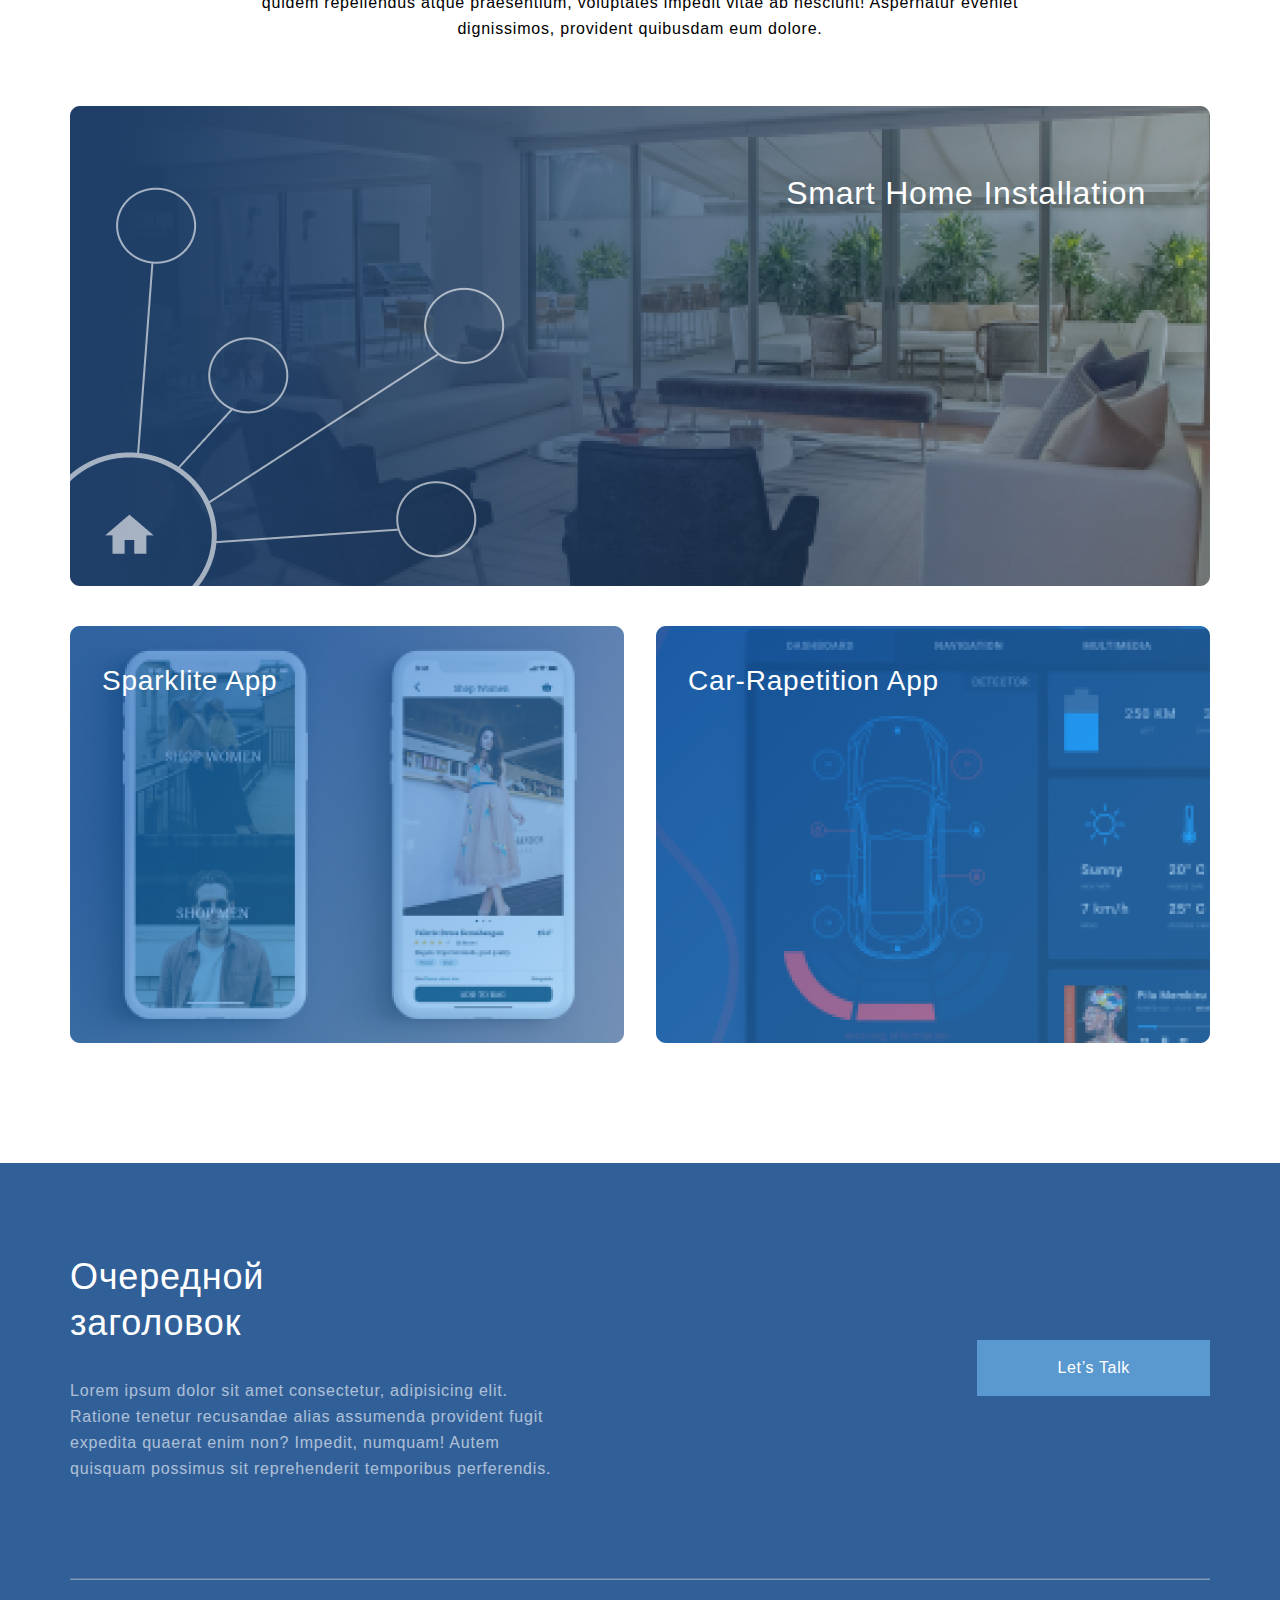
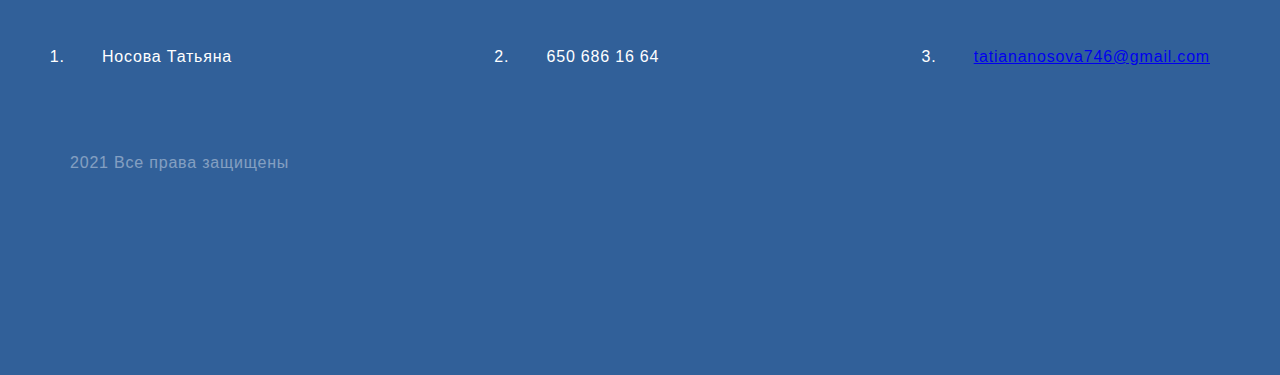
==== commit 6ea700a2: "test2" ====
--- a/index.html
+++ b/index.html
@@ -92,7 +92,7 @@
                             tenetur recusandae alias
                             assumenda
                             provident fugit expedita quaerat enim non? Impedit, numquam! Autem quisquam possimus sit
-                            reprehenderit temporibus perferendis doloremque laboriosam.</p>
+                            reprehenderit temporibus perferendis.</p>
                     </div>
                     <div>
                         <a href="#" class="footerHeaderBotton">Let’s Talk</a>
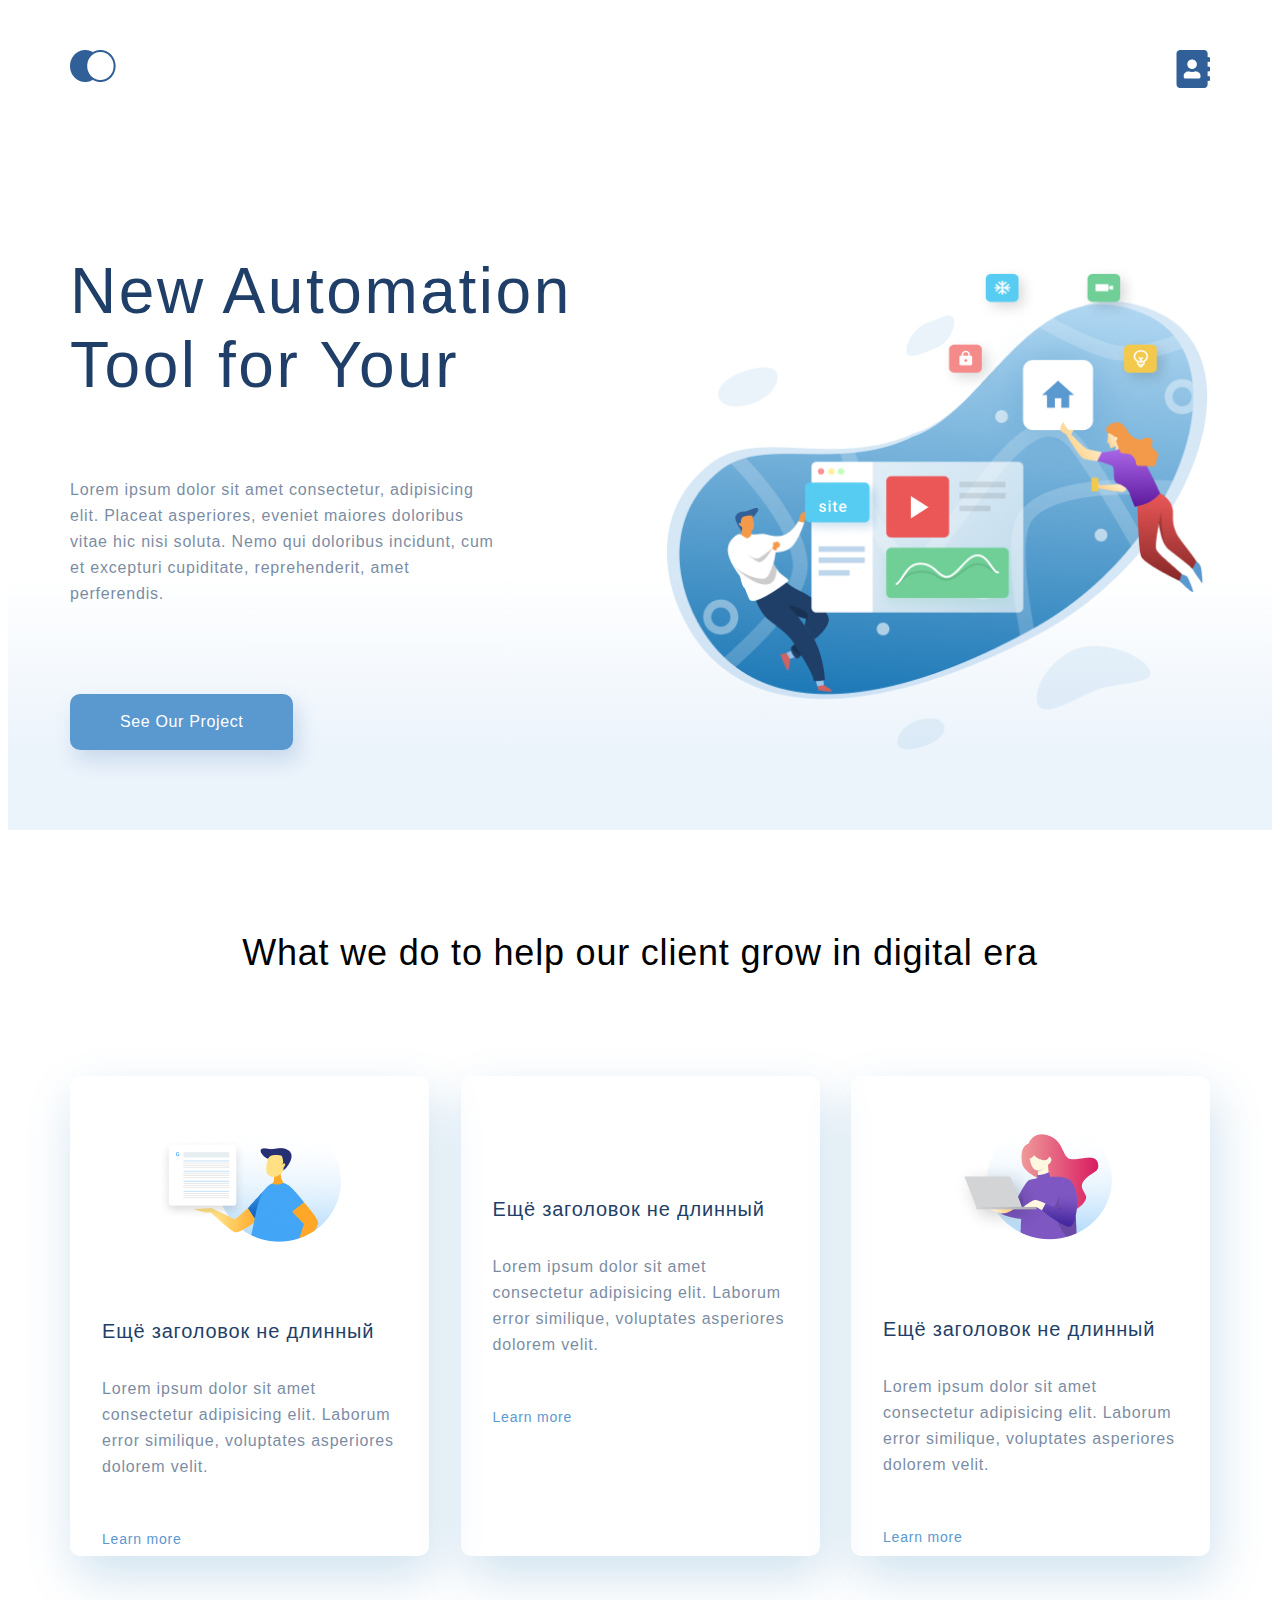
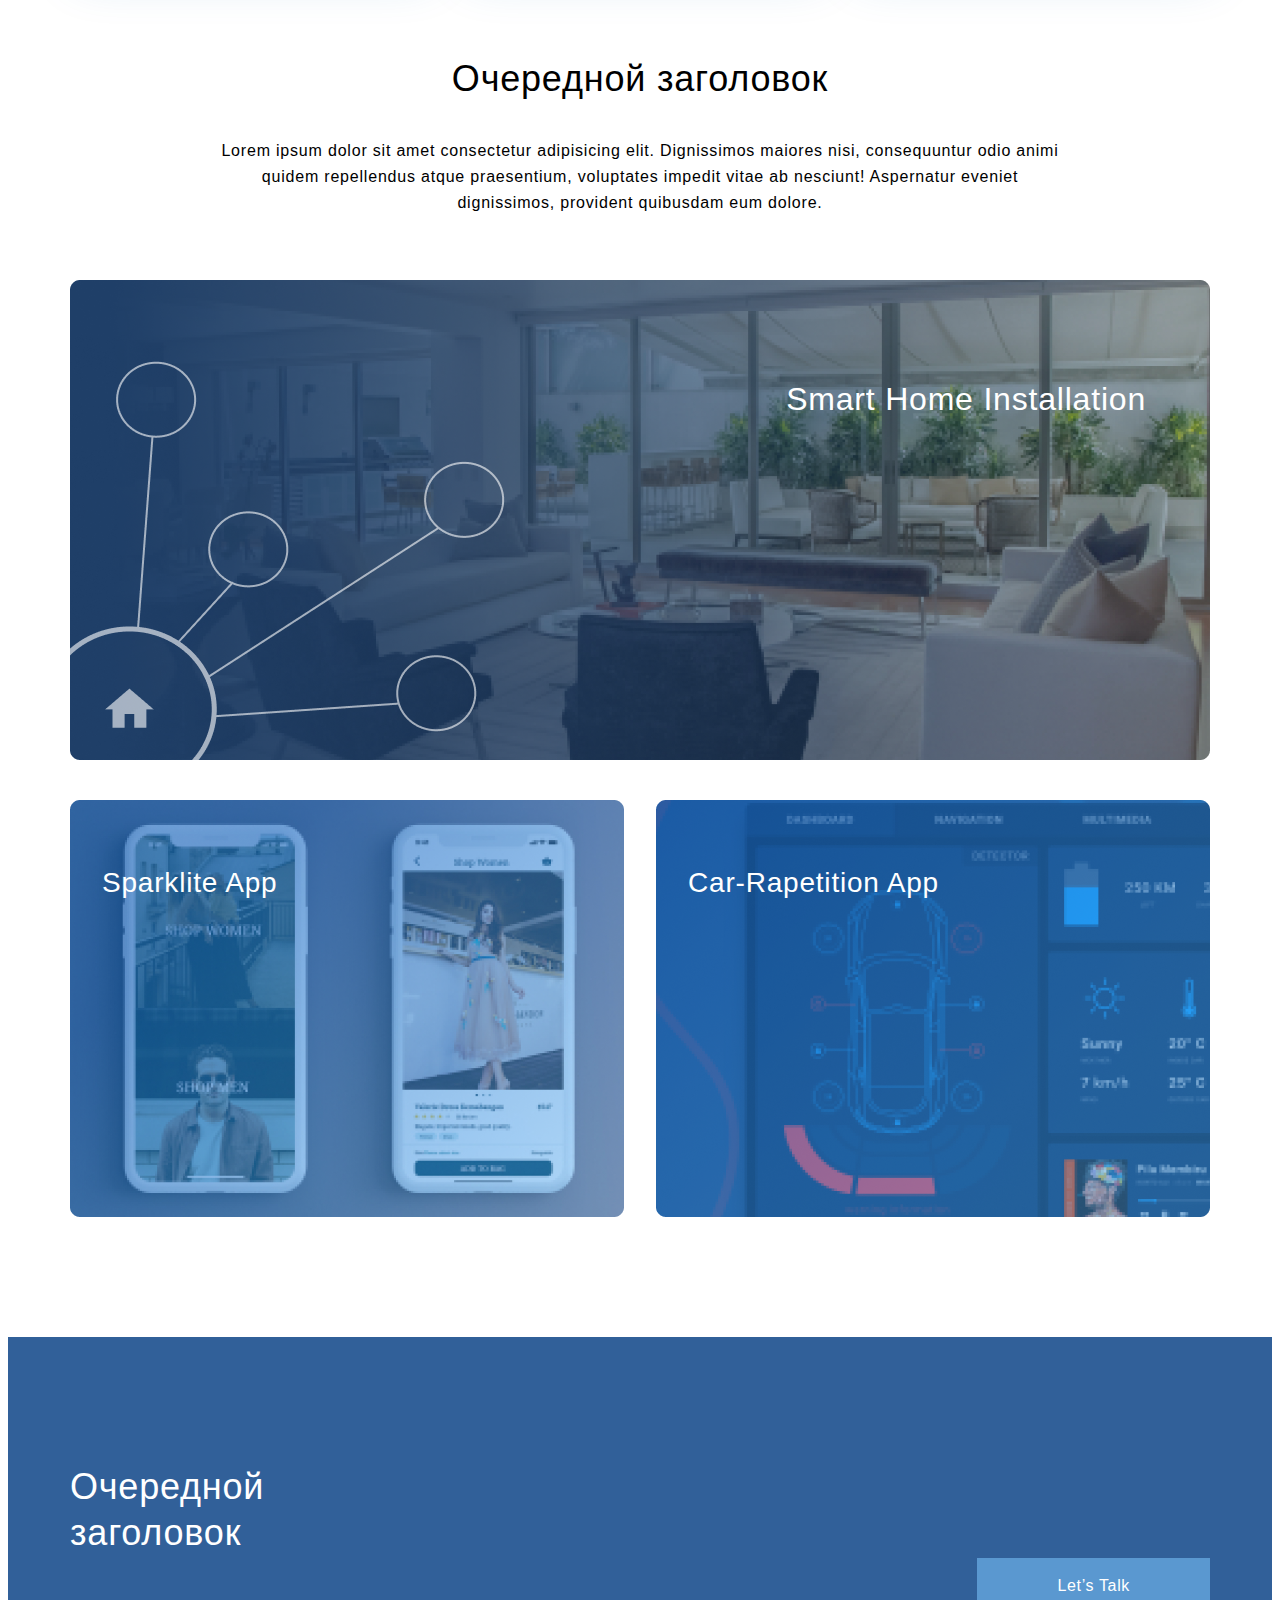
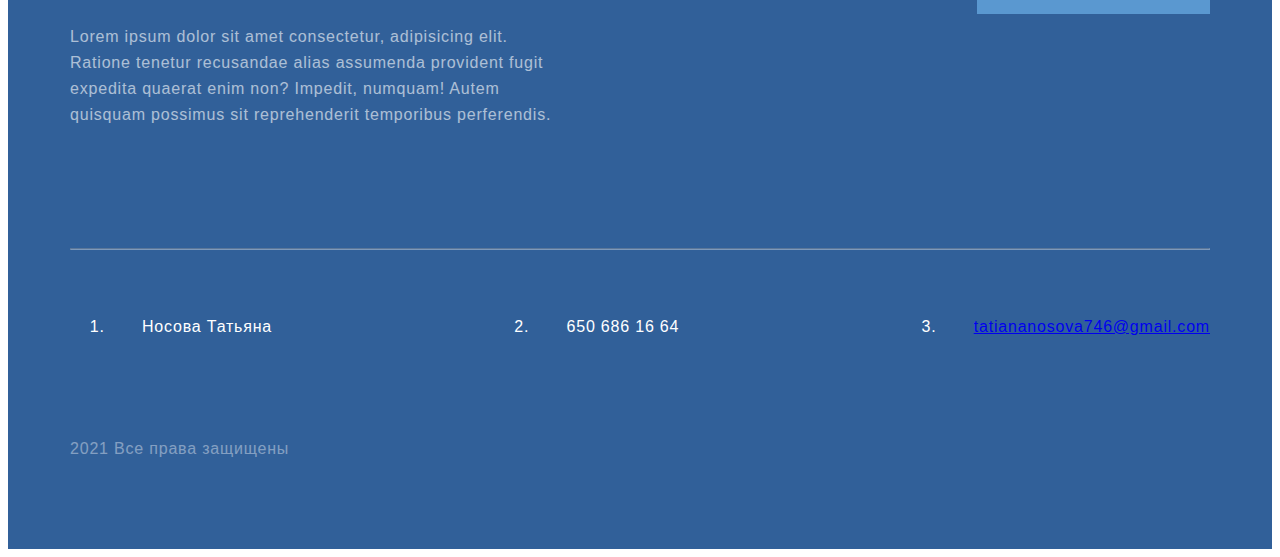
==== commit f1d82493: "test3" ====
--- a/index.html
+++ b/index.html
@@ -23,8 +23,7 @@
                     doloribus vitae
                     hic
                     nisi soluta. Nemo qui doloribus incidunt, cum et excepturi cupiditate, reprehenderit, amet
-                    perferendis sint
-                    accusamus.</p>
+                    perferendis.</p>
                 <a href="#" class="mainGreetingButtom">See Our Project</a>
             </div>
         </div>
--- a/style.css
+++ b/style.css
@@ -1,3 +1,4 @@
+<<<<<<< HEAD
 * {
     margin: 0;
     padding: 0;
@@ -384,4 +385,392 @@
     .footerHeaderBlock {
         width: auto;
     }
+=======
+* {
+    margin: 0;
+    padding: 0;
+}
+.container {
+    max-width: 1140px;
+    margin: 0 auto;
+    }
+body {
+    font-family: sans-serif;
+    letter-spacing: 0.05em;
+    font-size: 16px;
+    line-height: 26px;
+}
+p {
+    color: #1F3F68;
+    opacity: 0.6;
+}
+h1 {
+    font-size: 64px;
+    color: #1F3F68;
+    font-weight: 300;
+    font-size: 64px;
+    line-height: 74px;
+    letter-spacing: 0.04em;
+    width: 504px;
+    height: 148px;
+
+}
+.heading {
+    font-weight: 500;
+    font-size: 44px;
+}
+h3 {
+    font-size: 36px;
+    font-weight: 300;
+    line-height: 46px;
+}
+.center {
+    text-align: center;    
+}
+h4 {
+    font-size: 20px;
+    line-height: 30px;
+    color: #1F3F68;
+    font-weight: normal;
+    margin-bottom: 14px;
+}
+input,
+textarea {
+    border: 1px solid #356EAD;
+    box-sizing: border-box;
+    border-radius: 10px;
+    opacity: 0.4;
+}
+.button {
+    background: #5A98D0;
+    box-shadow: 5px 20px 50px rgba(16, 112, 177, 0.2);
+    border-radius: 10px;
+    font-weight: 500;
+    font-size: 16px;
+    line-height: 26px;
+    text-align: center;
+    color: #FFFFFF;
+    text-transform: uppercase;
+}
+.mainTopAll {
+    min-height: 768px;
+    background: linear-gradient(0deg, #EBF3FB 8.84%, rgba(152, 195, 232, 0) 31.12%);
+    background-size: 100%;
+}
+.mainTop {
+    display: flex;
+    flex-direction: column;
+    height: 100%;
+}
+.header {
+    padding-top: 42px;
+    display: flex;
+    justify-content: space-between;
+}
+.mainGreeting {
+    padding-top: 115px;
+    flex-grow: 1;
+    background-image: url(img/mainGreeting.png);
+    background-repeat: no-repeat;
+    background-size: 48%;
+    background-position: right bottom;
+    margin-bottom: 80px;
+}
+.mainGreetingText {
+    width: 425px;
+    padding-top: 32px;
+}
+.mainGreetingButtom {
+    font-size: 16px;
+    line-height: 26px;
+    text-align: center;
+    letter-spacing: 0.04em;
+    color: #FFFFFF;
+    background: #5A98D0;
+    box-shadow: 5px 10px 20px rgba(53, 110, 173, 0.2);
+    border-radius: 10px;
+    padding: 15px 50px;
+    text-decoration: none;
+    display: inline-block;
+    margin-top: 71px;
+}
+.mainMid {
+    padding-top: 64px;
+}
+.mainMidMain {
+    padding-top: 64px;
+    display: flex;
+    justify-content: space-between;
+}
+.block {
+    width: 359px;
+    height: 480px;  
+    box-shadow: 5px 20px 50px rgba(16, 112, 177, 0.2);
+    border-radius: 10px;
+    padding: 44px 32px;
+    box-sizing: border-box;
+    display: flex;
+    flex-direction: column;
+}
+.blockImg {
+    align-self: center;
+    margin-bottom: 48px;
+}
+.blockLink {
+    font-size: 14px;
+    line-height: 30px;
+    color: #5A98D0;
+    text-decoration: none;
+    padding-top: 28px;
+}
+.mainBottom {
+    padding-top: 64px;
+}
+.textMainBottom {
+    width: 75%;
+    color: black;
+    text-align: center; 
+    margin: 32px auto 64px; 
+    opacity: 1;  
+}
+.mainBottomImg {
+    position: relative;
+}
+.mainBottomImage {
+    width: 100%;
+}
+.mainBottomImg1Text {
+    font-size: 32px;
+    line-height: 46px;
+    text-align: right;
+    opacity: 1;
+    color: #FFFFFF;
+    position: absolute;
+    top: 64px;
+    right: 64px;
+}
+.mainBottomImg2Text {
+    font-size: 28px;
+    line-height: 46px;
+    text-align: left;
+    opacity: 1;
+    color: #FFFFFF;
+    position: absolute;
+    top: 32px;
+    left: 32px;
+}
+.mainBottomImgs {
+    display: flex;
+    justify-content: space-between;
+    margin-top: 32px;
+}
+.mainBottomImages {
+    position: relative;
+    flex-grow: 1;
+}
+.mrgn {
+    margin-right: 32px;
+}
+.footer {
+    background-color: #316099;
+    margin-top: 112px;
+    padding-top: 91px;
+    padding-bottom: 64px;
+    min-height: 657px;
+}
+.footerTop {
+    padding-bottom: 96px;
+}
+.foterTopMain{
+    display: flex;
+    justify-content: space-between;
+    align-items: center;
+}
+.footerHeader {
+    color: white;
+}
+.footerHeaderText{
+    color: white;
+    padding-top: 32px;
+    width: 495px;
+}
+.footerHeaderBotton {
+    font-size: 16px;
+    line-height: 26px;
+    text-align: center;
+    letter-spacing: 0.04em;
+    color: #FFFFFF;
+    background: #5A98D0;
+    padding: 15px 80px;
+    text-decoration: none;
+    display: inline-block;
+}
+.line {
+    opacity: 0.4;
+    margin-bottom: 64px;
+}
+.list {
+    display: flex;
+    justify-content: space-between;
+    color: white;
+    list-style:decimal;
+}
+
+.footerRights {
+    padding-top: 64px;
+    opacity: 0.4;
+    color: white;
+} 
+.contactsMain {
+    justify-content: center;
+    display: flex;
+    flex-wrap: wrap;
+}
+.contactsMid {
+    display: flex;
+    justify-content: space-around;
+}
+.listFooter {
+    padding-bottom: 16px;
+    padding-left: 32px;
+}
+.footerHeaderBlock {
+    width: 340px;
+}
+
+@media (max-width: 1024px) {
+    .container {
+        padding-left: 32px;
+        padding-right: 32px;
+    }  
+    .mainMidMain {
+        flex-direction: column;
+        align-items: center;
+    }
+    .block {
+        margin-bottom: 32px;
+    }
+    .footer {
+        padding-left: 96px;
+        padding-right: 96px;
+        min-height: 644px;
+        box-sizing: border-box;
+    }
+    .footerHeaderText {
+        width: auto;
+    }
+    .footerHeaderBotton {
+        padding: 5px 30px;
+        margin-left: 32px;
+    }
+    .footerTop {
+        padding-bottom: 64px;
+    }
+    .list {
+        display: unset;
+        justify-content:unset;
+        text-align: left;
+    }
+}
+
+@media (max-width: 667px) {
+    h1 {
+        font-size: 32px;
+        line-height: 37px;
+        width: auto;
+        height: auto;
+    }
+    .mainGreeting {
+        text-align: center;
+        background-image: none;
+        padding-top: 34px;
+        margin-bottom: 42px;
+    }
+    .header {
+        padding-top: 24px;
+    }
+    .mainGreetingText {
+        width: auto;
+        padding-top: 12px;
+    }
+    .mainGreetingButtom {
+        font-size: 12px;
+        padding: 10px 30px;
+        margin-top: 32px;
+    }
+    .mainTopAll {
+        min-height: 376px;
+        box-sizing: border-box;
+    }
+    h3 {
+        font-size: 24px;
+        line-height: 28px;
+    }
+    .mainMid {
+        padding-top: 48px;
+    }
+    .mainMidMain {
+        padding-top: 32px;
+    }
+    .block {
+        width: auto;
+    }
+    .textMainBottom {
+        width: auto;
+    }
+    .mainBottomImg1Text {
+        font-size: 16px;
+        line-height: 19px;
+        top: 16px;
+        right: 16px;
+    }
+    .mainBottomImgs {
+        margin-top: 16px;
+        justify-content: unset;
+        flex-direction: column;
+    }
+    .container {
+        padding-left: 16px;
+        padding-right: 16px;
+    }  
+    .mainBottom {
+        padding-top: 32px;
+    }
+    .mrgn {
+        margin-right: unset;
+        margin-bottom: 16px;
+    }
+    .footer {
+        margin-top: 64px;
+        padding-left:unset;
+        padding-right: unset;
+        padding-top: 16px;
+        text-align: center;
+        padding-bottom: 32px;
+        min-height: 542px;
+    }
+    .foterTopMain {
+        display:unset;
+        justify-content:unset;
+    }
+    .footerHeaderBotton {
+        margin-left:unset;
+        margin-top: 40px;
+    }
+    .footerTop {
+        padding-bottom: 40px;
+    }
+    .line {
+        margin-bottom: 32px;
+    }
+    .footerRights {
+        padding-top: 16px;
+    }
+    .footerBottom {
+        padding-left: 16px;
+    }
+    .footerHeaderBlock {
+        width: auto;
+    }
+>>>>>>> 166a2143fc7be93addca9d74f09dfcbd44c21518
 }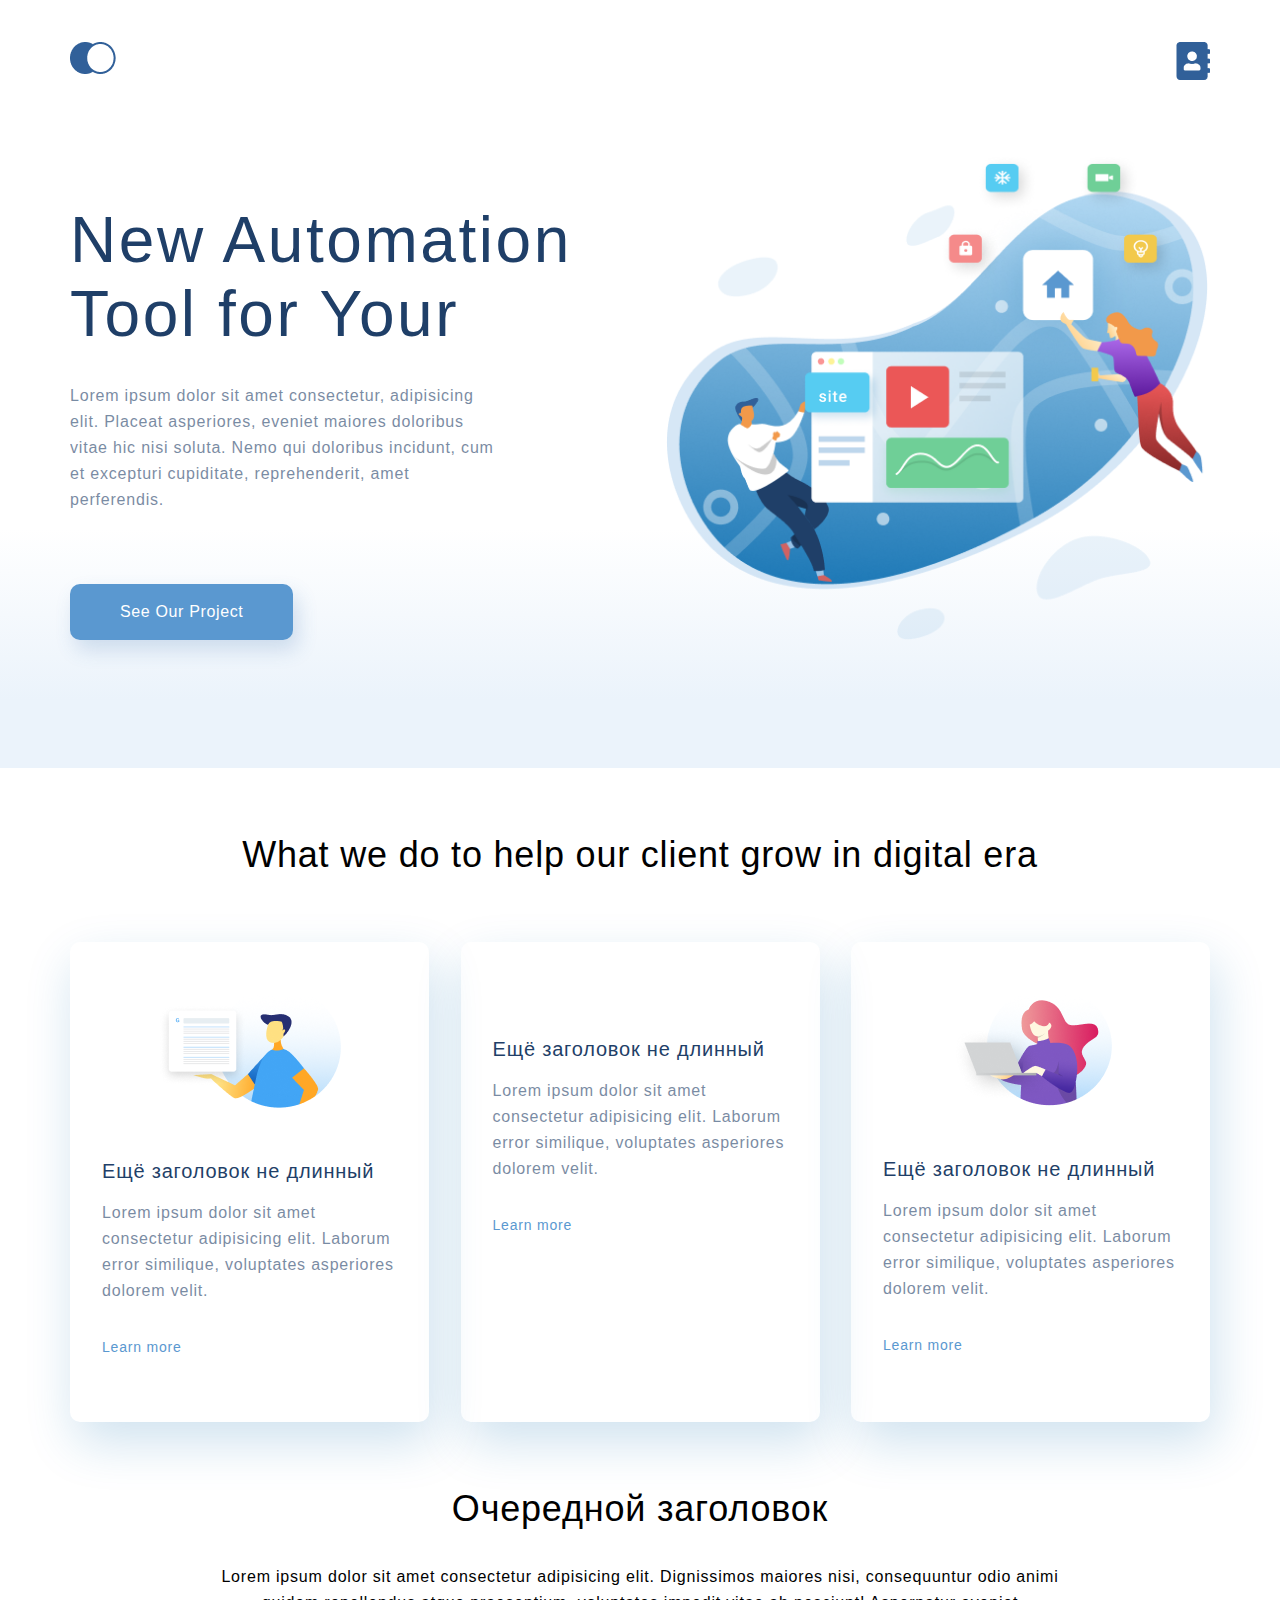
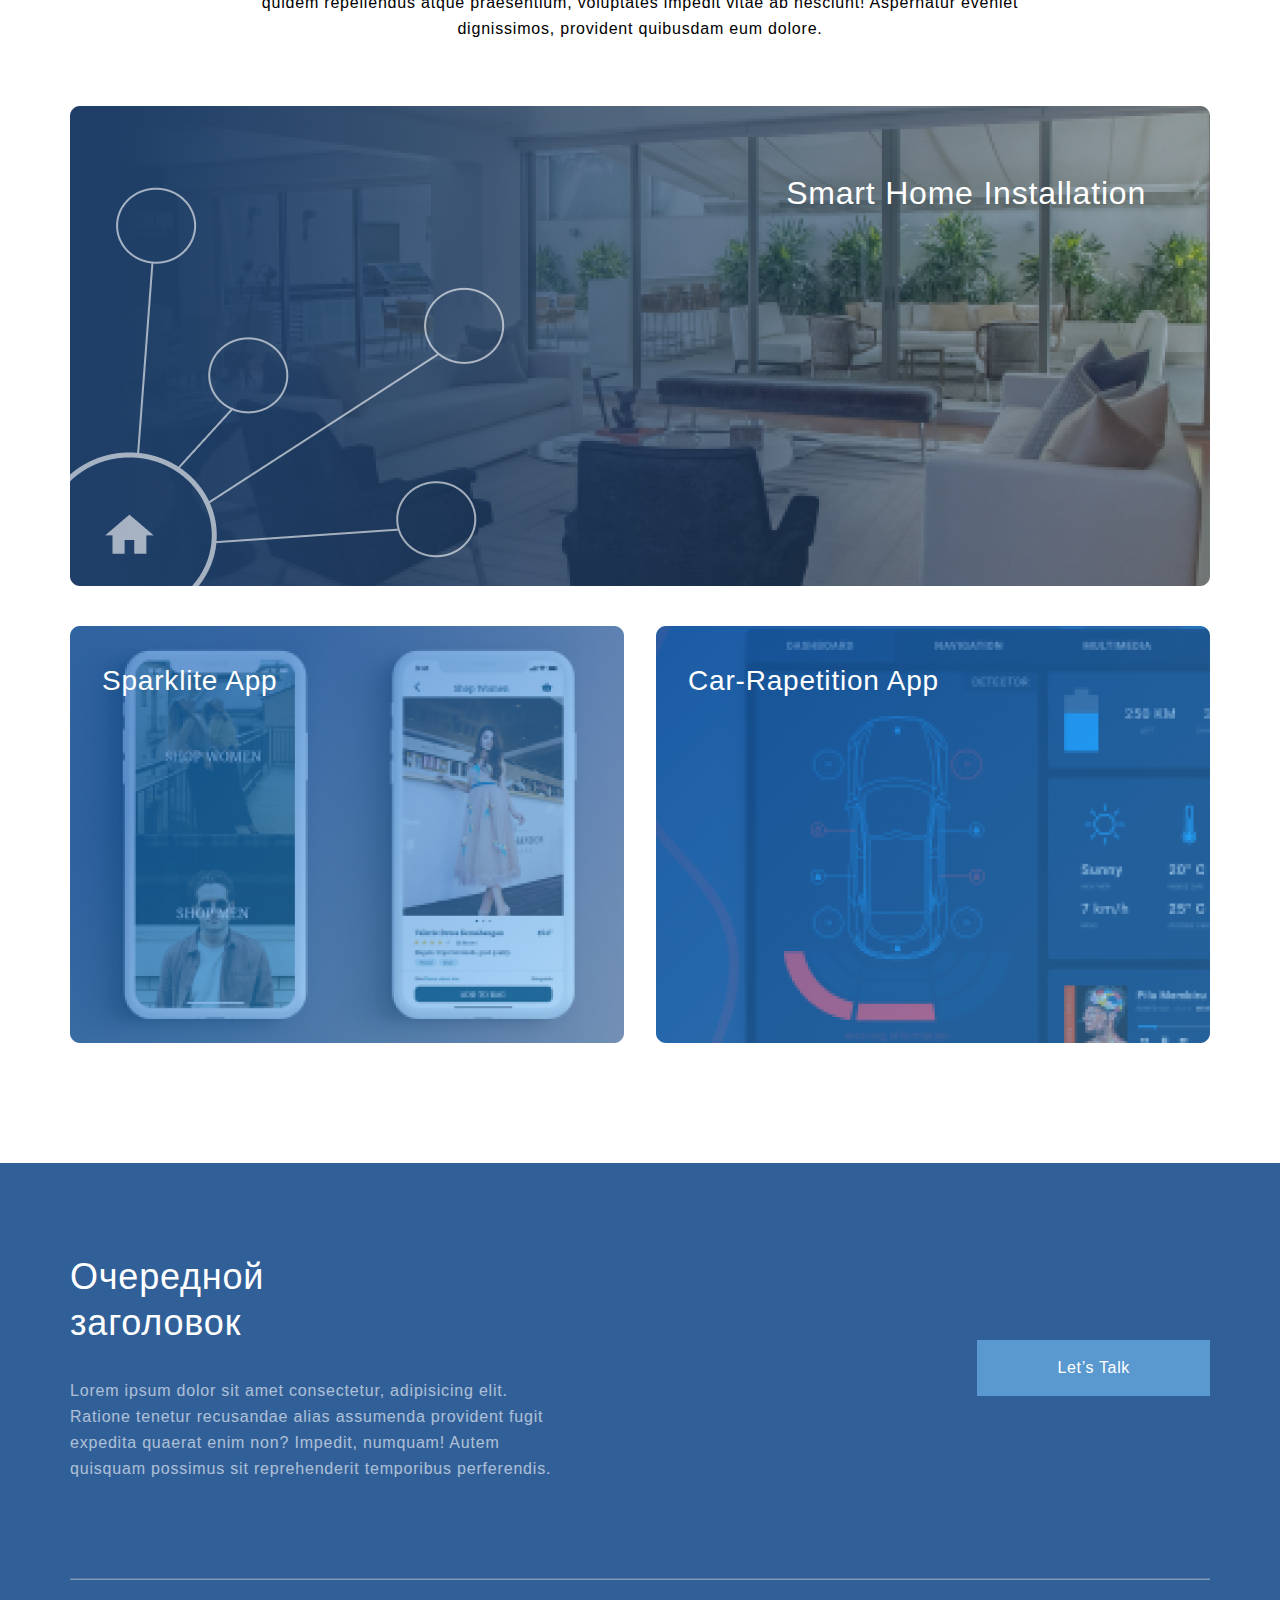
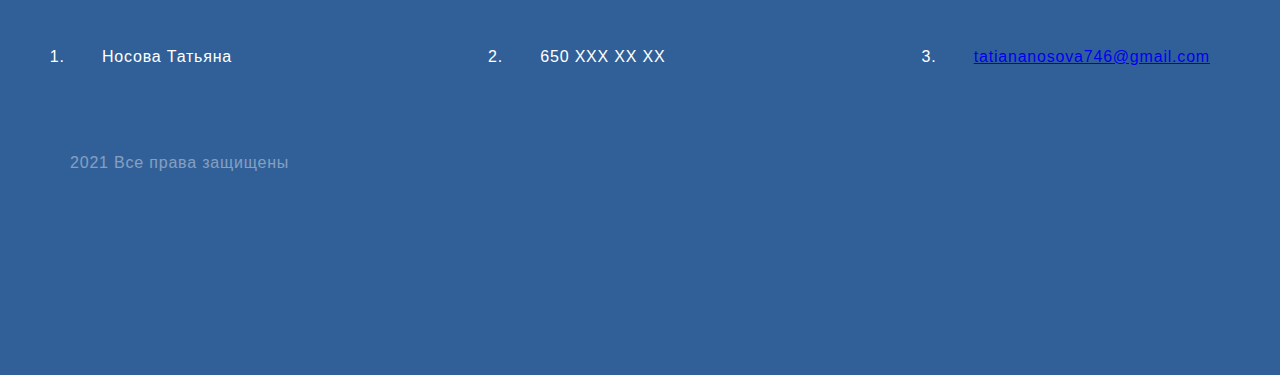
==== commit f2f7e3b5: "added contacts" ====
--- a/index.html
+++ b/index.html
@@ -76,7 +76,7 @@
                 <p class="mainBottomImg2Text">Sparklite App</p>
             </div>
             <div class="mainBottomImg">
-                <img class="mainBottomImage" class="mainBottomImages" src="img/MainBottomImg22.png" alt="photo">
+                <img class="mainBottomImage mainBottomImages" src="img/MainBottomImg22.png" alt="photo">
                 <p class="mainBottomImg2Text">Car-Rapetition App</p>
             </div>
         </div>
@@ -102,7 +102,7 @@
             <div class="footerBottom">
                 <ul class="list">
                     <li class="listFooter">Носова Татьяна</li>
-                    <li class="listFooter">650 686 16 64</li>
+                    <li class="listFooter">650 XXX XX XX</li>
                     <li class="listFooter"> <a id=email
                             href="mailto:tatiananosova746@gmail.com">tatiananosova746@gmail.com</a> </li>
                 </ul>
--- a/style.css
+++ b/style.css
@@ -1,4 +1,3 @@
-<<<<<<< HEAD
 * {
     margin: 0;
     padding: 0;
@@ -28,10 +27,6 @@
     height: 148px;
 
 }
-.heading {
-    font-weight: 500;
-    font-size: 44px;
-}
 h3 {
     font-size: 36px;
     font-weight: 300;
@@ -46,13 +41,17 @@
     color: #1F3F68;
     font-weight: normal;
     margin-bottom: 14px;
+    margin-top: 48px;
 }
 input,
 textarea {
     border: 1px solid #356EAD;
     box-sizing: border-box;
+    height: 72px;
     border-radius: 10px;
     opacity: 0.4;
+    padding-left: 32px;
+
 }
 .button {
     background: #5A98D0;
@@ -64,6 +63,8 @@
     text-align: center;
     color: #FFFFFF;
     text-transform: uppercase;
+    height: 72px;
+    margin-top: 72px;
 }
 .mainTopAll {
     min-height: 768px;
@@ -127,7 +128,6 @@
 }
 .blockImg {
     align-self: center;
-    margin-bottom: 48px;
 }
 .blockLink {
     font-size: 14px;
@@ -242,6 +242,7 @@
 .contactsMid {
     display: flex;
     justify-content: space-around;
+    margin-bottom: 96px;
 }
 .listFooter {
     padding-bottom: 16px;
@@ -249,6 +250,55 @@
 }
 .footerHeaderBlock {
     width: 340px;
+}
+.contactsTop {
+    padding-top: 42px;
+    background-image: url(img/ContactsTop.png);
+    background-size: 100%;
+    background-position: center;
+    margin: 42px 0;
+    height: 150px;
+}
+.contactsTopHeading {
+    font-weight: 500;
+    font-size: 44px;
+    line-height: 74px;
+    text-align: center;
+    letter-spacing: 0.04em;
+    color: #FFFFFF;
+}
+.contactsTopHeadingText {
+    font-size: 20px;
+    line-height: 30px;
+    text-align: center;
+    letter-spacing: 0.04em;
+    color: rgba(255, 255, 255, 0.6);
+}
+.contactsMidContacts {
+    padding: 56px;
+    color: #1F3F68;
+}
+.contactsMidContactsText {
+    width: 300px;
+}
+.contactMidBox {
+    background: #FFFFFF;
+    box-shadow: 5px 10px 50px rgba(16, 112, 177, 0.2);
+    border-radius: 10px;
+    padding: 56px;
+    display: flex;
+    flex-direction: column;
+    font-size: 16px;
+    line-height: 30px;
+    letter-spacing: 0.04em;
+    color: #1F3F68;
+}
+.contactMidBoxMessage{
+    height: 144px;
+}
+.listContact {
+    list-style: none;
+    opacity: 0.6;
 }
 
 @media (max-width: 1024px) {
@@ -268,6 +318,7 @@
         padding-right: 96px;
         min-height: 644px;
         box-sizing: border-box;
+        margin-top: 64px;
     }
     .footerHeaderText {
         width: auto;
@@ -284,7 +335,25 @@
         justify-content:unset;
         text-align: left;
     }
-}
+    .contactsMid {
+        margin: 0 124px 64px;
+        display: grid;
+    }
+    .contactsTop {
+        background-size: auto;
+        height: 250px;
+        background-repeat: no-repeat;
+    }
+    .header {
+        padding-left: 32px;
+        padding-right: 32px;
+    }
+    .containerMin {
+        padding-left: 0;
+        padding-right: 0;
+    }
+}
+
 
 @media (max-width: 667px) {
     h1 {
@@ -354,7 +423,7 @@
         margin-bottom: 16px;
     }
     .footer {
-        margin-top: 64px;
+        margin-top: 32px;
         padding-left:unset;
         padding-right: unset;
         padding-top: 16px;
@@ -385,392 +454,31 @@
     .footerHeaderBlock {
         width: auto;
     }
-=======
-* {
-    margin: 0;
-    padding: 0;
-}
-.container {
-    max-width: 1140px;
-    margin: 0 auto;
-    }
-body {
-    font-family: sans-serif;
-    letter-spacing: 0.05em;
-    font-size: 16px;
-    line-height: 26px;
-}
-p {
-    color: #1F3F68;
-    opacity: 0.6;
-}
-h1 {
-    font-size: 64px;
-    color: #1F3F68;
-    font-weight: 300;
-    font-size: 64px;
-    line-height: 74px;
-    letter-spacing: 0.04em;
-    width: 504px;
-    height: 148px;
-
-}
-.heading {
-    font-weight: 500;
-    font-size: 44px;
-}
-h3 {
-    font-size: 36px;
-    font-weight: 300;
-    line-height: 46px;
-}
-.center {
-    text-align: center;    
-}
-h4 {
-    font-size: 20px;
-    line-height: 30px;
-    color: #1F3F68;
-    font-weight: normal;
-    margin-bottom: 14px;
-}
-input,
-textarea {
-    border: 1px solid #356EAD;
-    box-sizing: border-box;
-    border-radius: 10px;
-    opacity: 0.4;
-}
-.button {
-    background: #5A98D0;
-    box-shadow: 5px 20px 50px rgba(16, 112, 177, 0.2);
-    border-radius: 10px;
-    font-weight: 500;
-    font-size: 16px;
-    line-height: 26px;
-    text-align: center;
-    color: #FFFFFF;
-    text-transform: uppercase;
-}
-.mainTopAll {
-    min-height: 768px;
-    background: linear-gradient(0deg, #EBF3FB 8.84%, rgba(152, 195, 232, 0) 31.12%);
-    background-size: 100%;
-}
-.mainTop {
-    display: flex;
-    flex-direction: column;
-    height: 100%;
-}
-.header {
-    padding-top: 42px;
-    display: flex;
-    justify-content: space-between;
-}
-.mainGreeting {
-    padding-top: 115px;
-    flex-grow: 1;
-    background-image: url(img/mainGreeting.png);
-    background-repeat: no-repeat;
-    background-size: 48%;
-    background-position: right bottom;
-    margin-bottom: 80px;
-}
-.mainGreetingText {
-    width: 425px;
-    padding-top: 32px;
-}
-.mainGreetingButtom {
-    font-size: 16px;
-    line-height: 26px;
-    text-align: center;
-    letter-spacing: 0.04em;
-    color: #FFFFFF;
-    background: #5A98D0;
-    box-shadow: 5px 10px 20px rgba(53, 110, 173, 0.2);
-    border-radius: 10px;
-    padding: 15px 50px;
-    text-decoration: none;
-    display: inline-block;
-    margin-top: 71px;
-}
-.mainMid {
-    padding-top: 64px;
-}
-.mainMidMain {
-    padding-top: 64px;
-    display: flex;
-    justify-content: space-between;
-}
-.block {
-    width: 359px;
-    height: 480px;  
-    box-shadow: 5px 20px 50px rgba(16, 112, 177, 0.2);
-    border-radius: 10px;
-    padding: 44px 32px;
-    box-sizing: border-box;
-    display: flex;
-    flex-direction: column;
-}
-.blockImg {
-    align-self: center;
-    margin-bottom: 48px;
-}
-.blockLink {
-    font-size: 14px;
-    line-height: 30px;
-    color: #5A98D0;
-    text-decoration: none;
-    padding-top: 28px;
-}
-.mainBottom {
-    padding-top: 64px;
-}
-.textMainBottom {
-    width: 75%;
-    color: black;
-    text-align: center; 
-    margin: 32px auto 64px; 
-    opacity: 1;  
-}
-.mainBottomImg {
-    position: relative;
-}
-.mainBottomImage {
-    width: 100%;
-}
-.mainBottomImg1Text {
-    font-size: 32px;
-    line-height: 46px;
-    text-align: right;
-    opacity: 1;
-    color: #FFFFFF;
-    position: absolute;
-    top: 64px;
-    right: 64px;
-}
-.mainBottomImg2Text {
-    font-size: 28px;
-    line-height: 46px;
-    text-align: left;
-    opacity: 1;
-    color: #FFFFFF;
-    position: absolute;
-    top: 32px;
-    left: 32px;
-}
-.mainBottomImgs {
-    display: flex;
-    justify-content: space-between;
-    margin-top: 32px;
-}
-.mainBottomImages {
-    position: relative;
-    flex-grow: 1;
-}
-.mrgn {
-    margin-right: 32px;
-}
-.footer {
-    background-color: #316099;
-    margin-top: 112px;
-    padding-top: 91px;
-    padding-bottom: 64px;
-    min-height: 657px;
-}
-.footerTop {
-    padding-bottom: 96px;
-}
-.foterTopMain{
-    display: flex;
-    justify-content: space-between;
-    align-items: center;
-}
-.footerHeader {
-    color: white;
-}
-.footerHeaderText{
-    color: white;
-    padding-top: 32px;
-    width: 495px;
-}
-.footerHeaderBotton {
-    font-size: 16px;
-    line-height: 26px;
-    text-align: center;
-    letter-spacing: 0.04em;
-    color: #FFFFFF;
-    background: #5A98D0;
-    padding: 15px 80px;
-    text-decoration: none;
-    display: inline-block;
-}
-.line {
-    opacity: 0.4;
-    margin-bottom: 64px;
-}
-.list {
-    display: flex;
-    justify-content: space-between;
-    color: white;
-    list-style:decimal;
-}
-
-.footerRights {
-    padding-top: 64px;
-    opacity: 0.4;
-    color: white;
-} 
-.contactsMain {
-    justify-content: center;
-    display: flex;
-    flex-wrap: wrap;
-}
-.contactsMid {
-    display: flex;
-    justify-content: space-around;
-}
-.listFooter {
-    padding-bottom: 16px;
-    padding-left: 32px;
-}
-.footerHeaderBlock {
-    width: 340px;
-}
-
-@media (max-width: 1024px) {
-    .container {
-        padding-left: 32px;
-        padding-right: 32px;
-    }  
-    .mainMidMain {
-        flex-direction: column;
-        align-items: center;
-    }
-    .block {
-        margin-bottom: 32px;
-    }
-    .footer {
-        padding-left: 96px;
-        padding-right: 96px;
-        min-height: 644px;
-        box-sizing: border-box;
-    }
-    .footerHeaderText {
-        width: auto;
-    }
-    .footerHeaderBotton {
-        padding: 5px 30px;
-        margin-left: 32px;
-    }
-    .footerTop {
-        padding-bottom: 64px;
-    }
-    .list {
-        display: unset;
-        justify-content:unset;
-        text-align: left;
-    }
-}
-
-@media (max-width: 667px) {
-    h1 {
-        font-size: 32px;
-        line-height: 37px;
-        width: auto;
-        height: auto;
-    }
-    .mainGreeting {
-        text-align: center;
-        background-image: none;
-        padding-top: 34px;
-        margin-bottom: 42px;
-    }
-    .header {
-        padding-top: 24px;
-    }
-    .mainGreetingText {
-        width: auto;
-        padding-top: 12px;
-    }
-    .mainGreetingButtom {
-        font-size: 12px;
-        padding: 10px 30px;
-        margin-top: 32px;
-    }
-    .mainTopAll {
-        min-height: 376px;
-        box-sizing: border-box;
-    }
-    h3 {
+    .containerMin {
+        padding-left: 0;
+        padding-right: 0;
+    }
+    .contactsTopHeading {
         font-size: 24px;
         line-height: 28px;
     }
-    .mainMid {
-        padding-top: 48px;
-    }
-    .mainMidMain {
-        padding-top: 32px;
-    }
-    .block {
-        width: auto;
-    }
-    .textMainBottom {
-        width: auto;
-    }
-    .mainBottomImg1Text {
+    .contactsTopHeadingText {
         font-size: 16px;
-        line-height: 19px;
-        top: 16px;
-        right: 16px;
-    }
-    .mainBottomImgs {
-        margin-top: 16px;
-        justify-content: unset;
-        flex-direction: column;
-    }
-    .container {
-        padding-left: 16px;
-        padding-right: 16px;
-    }  
-    .mainBottom {
-        padding-top: 32px;
-    }
-    .mrgn {
-        margin-right: unset;
-        margin-bottom: 16px;
-    }
-    .footer {
-        margin-top: 64px;
-        padding-left:unset;
-        padding-right: unset;
-        padding-top: 16px;
-        text-align: center;
-        padding-bottom: 32px;
-        min-height: 542px;
-    }
-    .foterTopMain {
-        display:unset;
-        justify-content:unset;
-    }
-    .footerHeaderBotton {
-        margin-left:unset;
-        margin-top: 40px;
-    }
-    .footerTop {
-        padding-bottom: 40px;
-    }
-    .line {
+        margin-top: 32px;
+    }
+    .contactsTop {
+        margin: 0;
+    }
+    .contactMidBox {
+        padding: 35px;
+    }
+    .contactMidBoxInfo {
+        height: 48px;
+    }
+    .button {
+        margin-top: 48px;
+    }
+    .contactsMid {
         margin-bottom: 32px;
     }
-    .footerRights {
-        padding-top: 16px;
-    }
-    .footerBottom {
-        padding-left: 16px;
-    }
-    .footerHeaderBlock {
-        width: auto;
-    }
->>>>>>> 166a2143fc7be93addca9d74f09dfcbd44c21518
 }